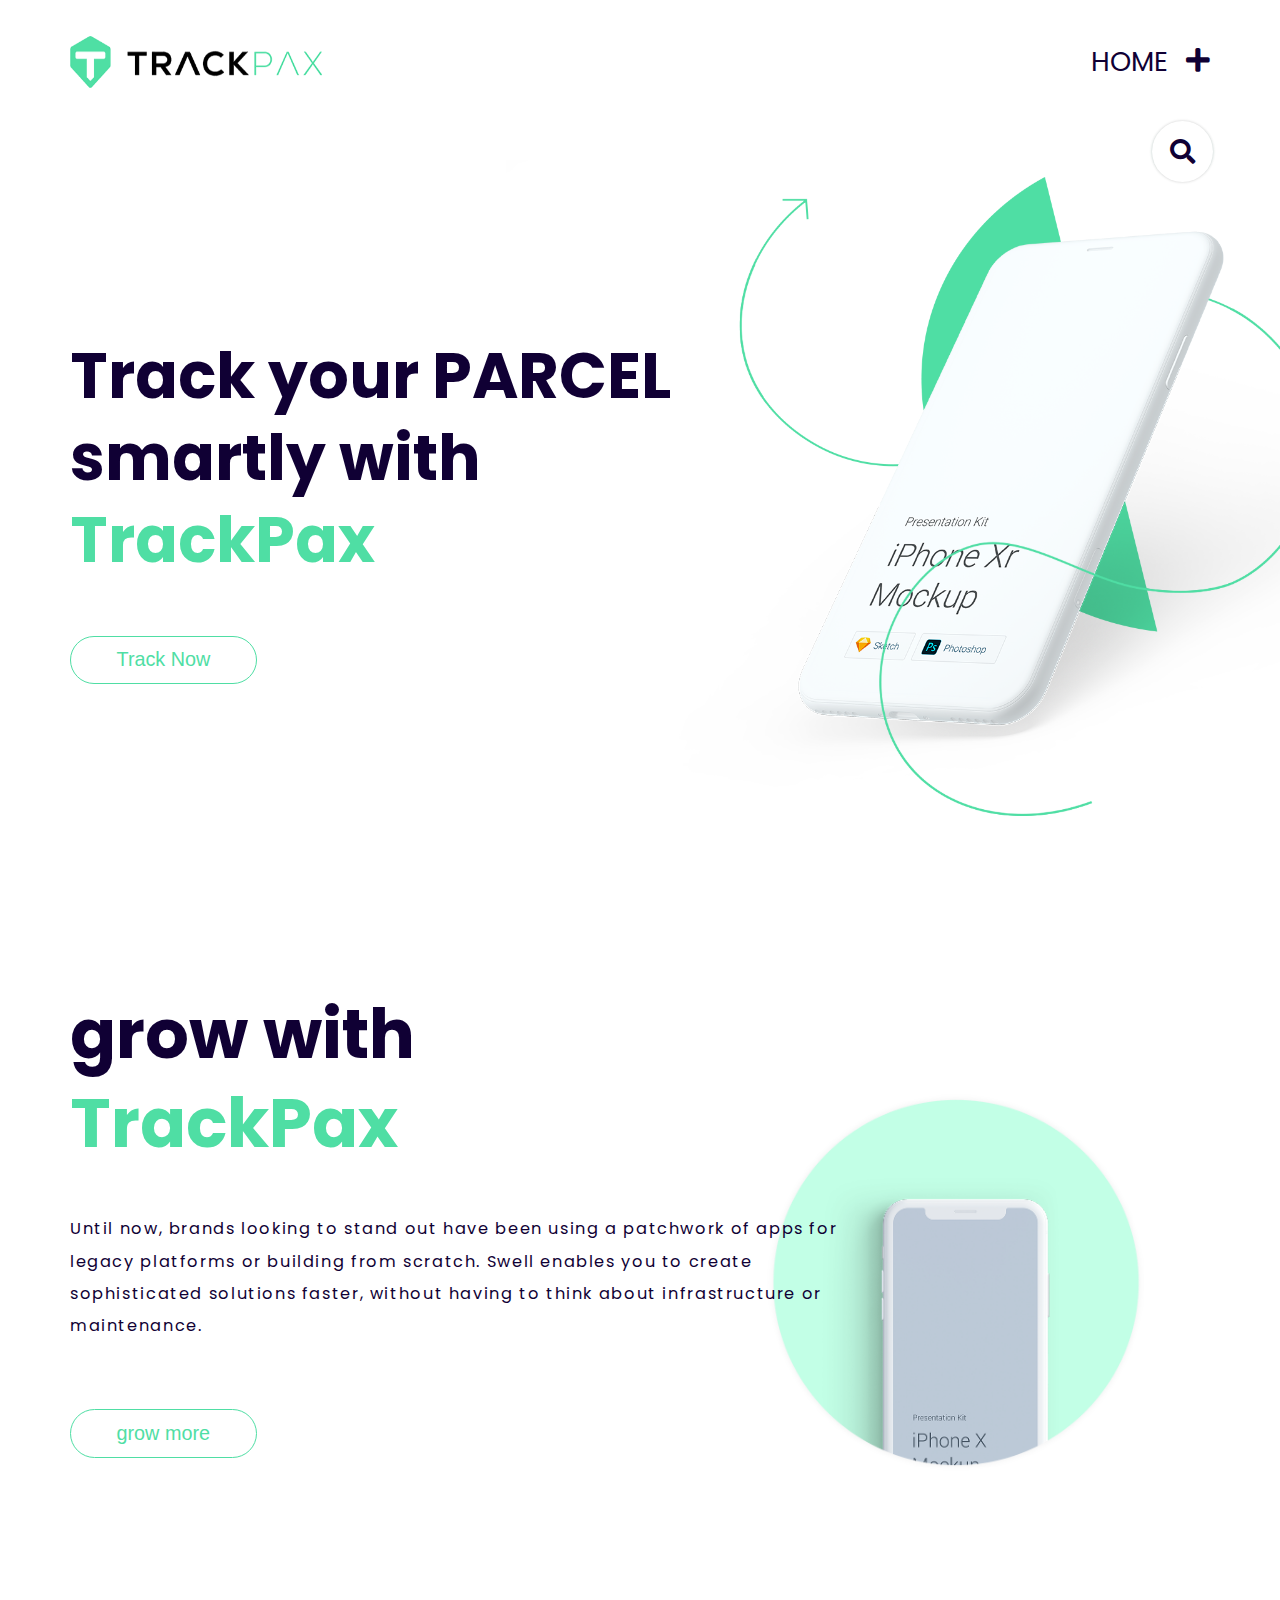
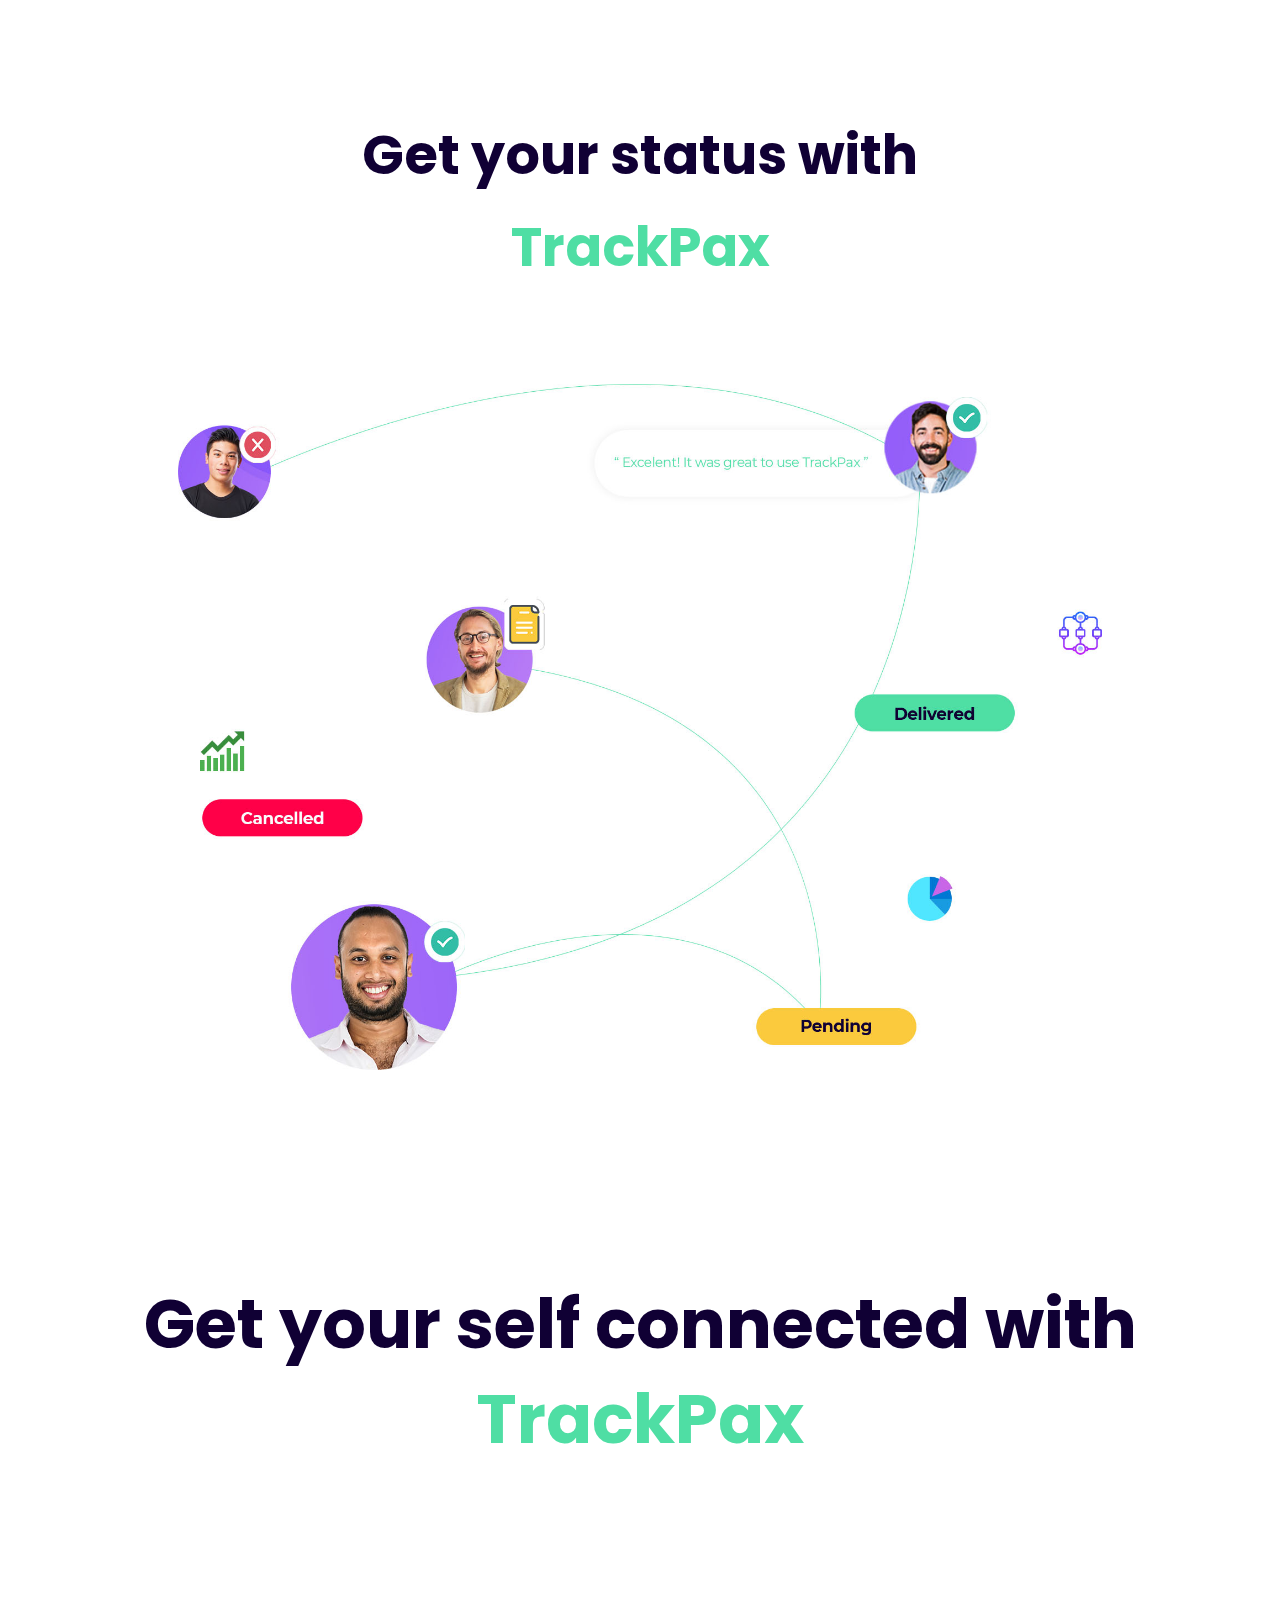
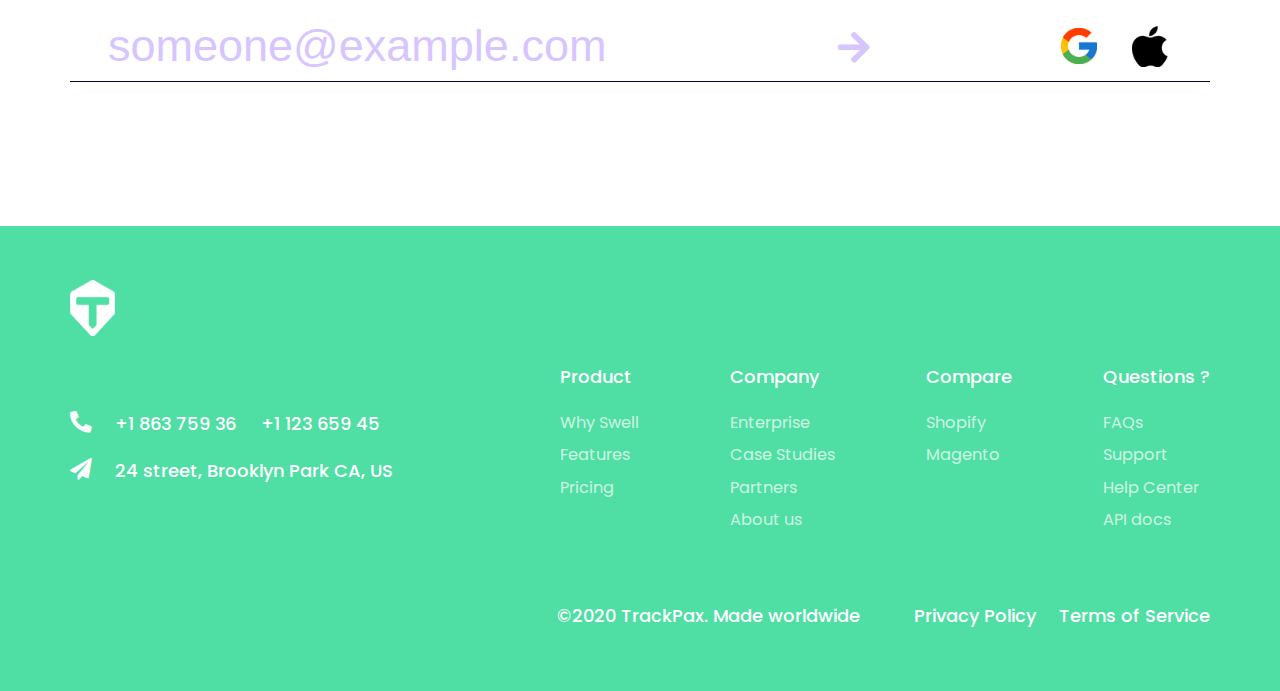
==== index.html @ c74a713a "initial commit" ====
<!DOCTYPE html>
<html lang="en">

<head>
    <meta charset="UTF-8">
    <meta name="viewport" content="width=device-width, initial-scale=1.0">
    <link rel="icon shortcut" href="./img/favicon.ico">
    <title>TrackPax</title>
    <link rel="stylesheet" href="./css/style.css">
    <link rel="stylesheet" href="./css/font-awesome icons.css">
    <link rel="stylesheet" href="https://cdnjs.cloudflare.com/ajax/libs/font-awesome/4.7.0/css/font-awesome.min.css">

</head>

<body>
    <!-- header -->
    <header>
        <div class="containers">
            <div class="main_nav">
                <a href="#" class="logo">
                    <img src="./img/logo.png" alt="trackpax">
                </a>
                <ul class="header_list">
                    <a class="header_list_item header_list_link header_list_link_home" href="#">home</a>

                    <button class="header_list_item header_list_link header-nav-toggle"><i
                            class="fas fa-plus"></i></button>
                </ul>
                <ul class="header_list_2">
                    <li style="--i:1;" class="header_list_item">
                        <a class="header_list_2_link" href="#parcel">get your parcel</a>
                    </li>
                    <li style="--i:2;" class="header_list_item">
                        <a class="header_list_2_link" href="#grow">grow with trackpax</a>
                    </li>
                    <li style="--i:3;" class="header_list_item">
                        <a class="header_list_2_link" href="#status">get your status</a>
                    </li>
                    <li style="--i:4;" class="header_list_item">
                        <a class="header_list_2_link" href="#connect">connect with trackpax</a>
                    </li>
                    <li style="--i:5;" class="header_list_item">
                        <button class="btn login_btn">Login</button>
                    </li>
                    <li style="--i:6;" class="header_list_item">
                        <button class="btn">Signup</button>
                    </li>
                </ul>
            </div>
        </div>
    </header>
    <!-- header end -->
    <!-- parcel -->
    <section id="parcel" class="parcel">
        <div class="containers">
            <div class="parcel_search_main">
                <form class="search-box" action="" method="">
                    <input type="text" name="" value="" placeholder="Search">
                    <button class="search-btn" type="button" name="button">
                        <i class="fas fa-search"></i>
                    </button>
                </form>
            </div>
            <div class="parcel_content-main">
                <h1 class="parcel_content_title">
                    Track your PARCEL <br>
                    smartly with <br>
                    <span class="text-grn">TrackPax</span>
                </h1>
                <button class="parcel_btn btn">Track Now</button>
            </div>
        </div>
        <img src="./img/parcel.png" alt="parcel" class="parcel_img">
    </section>
    <!-- parcel end -->
    <!-- grow -->
    <section id="grow" class="grow">
        <div class="containers">
            <div class="grow_content-main">
                <h1 class="grow_content_title">
                    grow with <br>
                    <span class="text-grn">TrackPax</span>
                </h1>
                <p class="grow_text">Until now, brands looking to stand out have been using a patchwork of apps for
                    legacy platforms or building from scratch. Swell enables you to create sophisticated solutions
                    faster, without having to think about infrastructure or maintenance.</p>
                <button class="grow_btn btn">grow more</button>
            </div>
        </div>
        <img src="./img/grow.png" alt="grow" class="grow_img">
    </section>
    <!-- grow end -->
    <!-- status -->
    <section id="status" class="status">
        <div class="containers">
            <div class="status_content">
                <h1 class="status_title">Get your status with <br> <span class="text-grn">TrackPax</span></h1>
                <div class="status_img-main">
                    <img src="./img/socail connection.jpg" alt="status banner">
                </div>
            </div>
        </div>
    </section>
    <!-- status end -->
    <!-- connected -->
    <section id="connect" class="connected">
        <div class="containers">
            <div class="connected_content">
                <h1 class="connected_title">Get your self connected with <br> <span class="text-grn">TrackPax</span>
                </h1>
                <div class="connected_row">
                    <div class="connected_mail_content">
                        <form id="mailBox">
                            <input type="email" placeholder="someone@example.com">
                            <button class="send_btn" type="submit">
                                <i class="fas fa-arrow-right"></i>
                            </button>
                        </form>
                    </div>
                    <div class="select_account">
                        <button class="accounts_link">
                            <img src="./img/gmail icon.png" alt="gmail">
                        </button>
                        <button class="accounts_link">
                            <img src="./img/apple icon.png" alt="apple">
                        </button>
                    </div>
                </div>
            </div>
        </div>
    </section>
    <!-- connected end -->
    <!-- footer -->
    <footer>
        <div class="containers">
            <img class="footer_logo" src="./img/iconfooter.png" alt="trackpax">
            <div class="footer_row">
                <div class="col first_col">
                    <p><i class="fas fa-phone-alt"></i> +1 863 759 36 &nbsp; &nbsp; +1 123 659 45</p>
                    <p><i class="fas fa-paper-plane"></i> 24 street, Brooklyn Park CA, US</p>
                </div>
                <div class="col sec_col">
                    <ul class="footer_list">
                        <li class="footer_item footer_list_title">
                            Product
                        </li>
                        <li class="footer_item">
                            <a class="footer_link" href="#">Why Swell</a>
                        </li>
                        <li class="footer_item">
                            <a class="footer_link" href="#">Features</a>
                        </li>
                        <li class="footer_item">
                            <a class="footer_link" href="#">Pricing</a>
                        </li>
                    </ul>
                </div>
                <div class="col third_col">
                    <ul class="footer_list">
                        <li class="footer_item footer_list_title">
                            Company
                        </li>
                        <li class="footer_item">
                            <a class="footer_link" href="#">Enterprise</a>
                        </li>
                        <li class="footer_item">
                            <a class="footer_link" href="#">Case Studies</a>
                        </li>
                        <li class="footer_item">
                            <a class="footer_link" href="#">Partners</a>
                        </li>
                        <li class="footer_item">
                            <a class="footer_link" href="#">About us</a>
                        </li>
                    </ul>
                </div>
                <div class="col fourth_col">
                    <ul class="footer_list">
                        <li class="footer_item footer_list_title">
                            Compare
                        </li>
                        <li class="footer_item">
                            <a class="footer_link" href="#">Shopify</a>
                        </li>
                        <li class="footer_item">
                            <a class="footer_link" href="#">Magento</a>
                        </li>
                    </ul>
                </div>
                <div class="col fifth_col">
                    <ul class="footer_list">
                        <li class="footer_item footer_list_title">
                            Questions ?
                        </li>
                        <li class="footer_item">
                            <a class="footer_link" href="#">FAQs</a>
                        </li>
                        <li class="footer_item">
                            <a class="footer_link" href="#">Support</a>
                        </li>
                        <li class="footer_item">
                            <a class="footer_link" href="#">Help Center</a>
                        </li>
                        <li class="footer_item">
                            <a class="footer_link" href="#">API docs</a>
                        </li>
                    </ul>
                </div>
            </div>
            <div class="footer_bottom">
                <p class="footer_bottom_txt">&copy;2020 TrackPax. Made worldwide</p>
                <a href="#" class="footer_bottom_links">Privacy Policy</a>
                <a href="#" class="footer_bottom_links">Terms of Service</a>
            </div>
        </div>
    </footer>
    <!-- footer end -->

    <script type="text/javascript" src="./js/main.js"></script>
</body>

</html>
---- css/style.css ----
@import url('https://fonts.googleapis.com/css2?family=Poppins:wght@100;200;300;400;500;600;700;800;900&display=swap');
/* 
    General Stuff
*/
html{
    scroll-behavior: smooth;
    font-size: 18px;
}
  
*,::before,::after{
	margin: 0;
	box-sizing: border-box;
}

body{
  
	line-height: 1.3;
	font-weight: 400;
	font-family: 'Poppins', sans-serif;
	color: var(--text-black) ;
	background-color: var(--text-white) ;
  }
  
/* 
Typograpy Stuff
*/

h1, h2, h3{
	font-weight: 700;
	font-family: 'Poppins', sans-serif;
}

a{
	text-decoration: none;
	outline: none;
}

ul{
    list-style: none;
    margin: 0;
    padding: 0;
}

img{
    max-width: 100%;
    vertical-align: middle;
}
/* 
  Reuseable Stuff
*/

:root{
  --text-black:#100034;
  --text-grn: #4fdea4;
  --text-white: #ffffff;
  --text-lightgrey:#d7c5ff;
  --title-lg: 3.8rem;
  --title-sm: 3.5rem;
  --title-md: 3rem;
}

.btn{
    outline: none;
    border-radius: 1.5rem;
    font-size: 1.1rem;
    display: inline-block;
    padding: .6em 2.3em;
    background: var(--text-white);
    color: var(--text-grn);
    border: .1em solid var(--text-grn);
    cursor: pointer;
    transition: all .3s linear;
}

.btn:hover,
.btn:focus{
    background: var(--text-grn);
    color: var(--text-white);
    outline: none;
}

.text-grn{
    color: var(--text-grn);
}

.hamburger,
.logo2,
.use__our__mobile{
    display: none;
}


/*
=====================================================
CONTAINER
=====================================================
*/
.containers-lg{
	width: min(1300px,100%);
	margin: auto;
}
.containers{
	width: min(1140px, 95%);
	margin: auto;
}
.containers-sm{
	width: min(900px,90%);
	margin: auto;
}

/* Only For Desktop */
@media (min-width: 768px){

}
@media (min-width: 992px){

}
/* Responsive Tab*/
@media (max-width: 992px){
    html
    {
        font-size: 13px;
    }
    .containers
    {
        width: min(960px, 90%);
    }
    
}

/* Responsive Mobile */
@media (max-width: 768px){
    html
    {
        font-size: 10px;
    }
    .containers
    {
        width: min(720px, 90%);
    }
   

}
/* Responsive Small Mobile */
@media (max-width: 576px){
    html
    {
		font-size: 8px !important;
    }
    .containers
    {
        width: min(540px, 90%);
    }
    /* parcel */
    /* grow */
    /* status */
    .status_img-main {
        padding: 2em 3em !important;
    }
    /* connected */
    .connected_title{
        line-height: 1.2 !important;
    }
    .connected_mail_content input{
        width: 80% !important;
        font-size: 2rem !important;
    }
    .select_account .accounts_link + .accounts_link{
        margin-left: .5rem !important;
    }
    /* footer */
    .footer_logo{
        margin-bottom: 1rem;
    }
    .footer_row{
        flex-wrap: wrap;
    }
    .footer_row .first_col{
        order: 4;
        width: 100% !important;
        text-align: center;
    }
    .footer_row .sec_col{
        order: 0;
        margin-left: 0 !important;
    }
    .footer_row .third_col{
        order: 1;
    }
    .footer_row .fourth_col{
        order: 2;
    }
    .footer_row .fifth_col{
        order: 3;
    }
    .footer_bottom{
        justify-content: center !important;
    }
}
/* Responsive Small Mobile */
@media (max-width: 320px){

}
/* ----- Header ------------------------------------------------------- */

header{
    padding: 2em 0 1em 0;
    position: sticky;
    position: -webkit-sticky;
    top: 0; 
    z-index: 100;
    background: var(--text-white);
    transition: all .3s;
   
}
header.header_shadow{
    -webkit-box-shadow: 0px 1px 10px rgba(0, 184, 148, 0.4);
    -moz-box-shadow: 0px 1px 10px rgba(0, 184, 148, 0.4);
    box-shadow: 0px 1px 10px rgba(0, 184, 148, 0.4);
}
.main_nav{
    display: flex;
    justify-content: space-between;
}
.logo{
    width: 14rem;
    z-index: 1056 !important;
}
.header_list{
    display: flex;
    align-items: center;
}
.header_list .header_list_item{
    z-index: 1054;
}
.header_list .header_list_item + .header_list_item{
    margin-left: 1rem;
}
.main_nav.active .header_list_link{
    color: var(--text-white);
    transition-delay: 0s;
    
}
.header_list_link{
    font-size: 1.5rem;
    color: var(--text-black);
    text-transform: uppercase;
    transition: all .5s;
    transition-delay: 1.5s;
}
.header-nav-toggle{
    padding: 0;
    border: 0;
    outline: 0;
    background-color: transparent !important;
    border-radius: 50% 50% 50% 50%;
    -webkit-transition: .5s ease-in-out;
    transition: .5s ease-in-out;
    -webkit-box-shadow: 0 0 0 0 var(--text-grn), 0 0 0 0 var(--text-grn);
    -moz-box-shadow: 0 0 0 0 var(--text-grn), 0 0 0 0 var(--text-grn);
    box-shadow: 0 0 0 0 var(--text-grn), 0 0 0 0 var(--text-grn);
    cursor: pointer; 
    transition-delay: 1.4s;
}
.main_nav.active .header-nav-toggle{
    background-color: var(--text-grn) !important;
    -webkit-box-shadow: 0 0 0 100vw var(--text-grn), 0 0 0 100vh var(--text-grn);
    -moz-box-shadow: 0 0 0 100vw var(--text-grn), 0 0 0 100vh var(--text-grn);
    box-shadow: 0 0 0 100vw var(--text-grn), 0 0 0 100vh var(--text-grn);
    border-radius: 0;
    z-index: 1050;
    transition-delay: 0s;
    
}
.main_nav .header-nav-toggle i{
    -webkit-transition: all .5s ease-in-out;
    transition: all .5s ease-in-out;
}
.main_nav.active .header-nav-toggle i{
    transform: rotate(-135deg);
    color: var(--text-white);
}
.header_list_2{
    z-index: 1054;
    position: fixed;
    top: 50%;
    left: 50%;
    -webkit-transform: translate(-50%, -50%);
    transform: translate(-50%, -50%);
    -webkit-transition: .25s 0s ease-in-out;
    transition: .25s 0s ease-in-out;
}
.header_list_2 .header_list_item{
    text-align: center;
    opacity: 0;
    visibility: hidden;
    transition: .5s;
    transform: translateX(200px);
    transition-delay: calc(.2s * var(--i));
}
.main_nav.active .header_list_2 .header_list_item{
    opacity: 1;
    visibility: visible;
    transform: translateX(0px);
}
.header_list_2 .header_list_item + .header_list_item{
    margin-top: 1.2rem;
}

.main_nav .header_list_2 .header_list_2_link{
    text-transform: uppercase;
    color: var(--text-white);
    font-weight: 600;
    font-size: 1.2rem;
    letter-spacing: .1em;
    transition: opacity .3s;
}

.main_nav .header_list_2 .header_list_2_link:hover,
.main_nav .header_list_2 .header_list_2_link:focus{
    opacity: .7;
}
.header_list_2 .btn{
    text-transform: uppercase;
    letter-spacing: .1em;
    color: var(--text-white);
    border-color: var(--text-white);
    background: transparent;
}
.header_list_2 .btn:hover,
.header_list_2 .btn:focus{
    background: var(--text-white);
    color: var(--text-grn);
}
.header_list_2 .login_btn{
    padding: .6em 2.65em;
}

/* ---- Parcel Sec ------------------------------------------------------- */
.parcel{
    padding-top: .7em;
    position: relative;
    overflow: hidden;
    transition: all .5s linear;
   
    transition-delay: 1.1s;
    z-index: 1;
}
.parcel.active{
    z-index: -1;
    transition-delay: .0s;
}
.parcel_img{
    position: absolute;
    width: 55rem;
    top: 3rem;
    right: -12rem;
    z-index: -2;
}
.parcel_search_main{
    display: flex;
    justify-content: flex-end;
    margin-top: .6rem;
}
.search-box{
    font-family: "Candara", sans-serif;
    background: var(--text-white);
    height: 2.5rem;
    padding: .7em;
    border-radius: 3rem;
    box-shadow: 0 0 5px 0 rgba(0, 184, 148, 0.4);
    display: flex;
    align-items: center;
}
.search-box input:focus ~  .search-btn i,
.search-box:hover .search-btn i{
    box-shadow: 0 0 5px 0 rgba(0, 184, 148, 0.4);
}
.search-box input{
    border: none;
    background: none;
    outline: none;
    float: left;
    padding: 0;
    color: var(--text-black);
    font-size: 1rem;
    line-height: 2.5rem;
    max-width: 0px;
    transition: all 0.8s;
    opacity: 0;
    visibility: hidden;
}
.search-box:hover input{
    max-width: 240px;
    padding: 0 .6em;
    opacity: 1;
    visibility: visible;
}
.search-box input:focus{
    max-width: 240px;
    padding: 0 1.3em 0 .7em;
    opacity: 1;
    visibility: visible;
}
.search-btn{
    border: none;
    background: none;
    outline: none;
    width: 1.66rem;
    display: flex;
    justify-content: center;
    align-items: center; 
    cursor: pointer;
}
  
.search-btn i{
    z-index: 1;
    background: var(--text-white);
    font-size: 1.4rem;
    color: var(--text-black);
    padding: .7em;
    border-radius: 3rem;
    box-shadow: 0 0 3px 0 rgba(0, 0, 0, 0.2);
    transition: all .8s;
}
.parcel_content-main{
    padding: 9em 0 10em 0;
}
.parcel_content_title{
    font-size: var(--title-sm);
    font-weight: 650;
    margin-bottom: 3rem;
}
/* ---- grow --------------------------------------------------------------- */
.grow{
    margin-top: 3rem;
    position: relative;
}
.grow_img{
    position: absolute;
    width: 21rem;
    top: 68%;
    left: 80%;
    transform: translate(-68%,-80%);
    z-index: -1;
}
.grow_content-main{
    padding: 4em 0 9em 0;
    width: 70%;
}
.grow_content_title{
    font-size: var(--title-lg);
    font-weight: 650;
    margin-bottom: 2.5rem;
}
.grow_text{
    font-size: .9rem;
    margin-bottom: 3.7rem;
    letter-spacing: .1em;
    line-height: 2;
}
/* ---- status --------------------------------------------------------------*/
.status{
    margin-top: 5rem;
}
.status_title{
    font-size: var(--title-md);
    font-weight: 650;
    margin-bottom: 3rem;
    text-align: center;
    line-height: 1.7;
}
.status_img-main{
    padding: 2em 6em;
}
/* ---- connected -----------------------------------------------------------*/
.connected{
    margin: 9.5rem 0 8rem 0;
}
.connected_title{
    font-size: var(--title-lg);
    font-weight: 650;
    margin-bottom: 8rem;
    text-align: center;
    line-height: 1.4;
}
.connected_row{
    display: flex;
    align-items: center;
    justify-content: space-between;
    padding: .4em 2em;
    border-bottom: .1em solid var(--text-black);
}
.connected_mail_content {
    width: 75%;
}
.connected_mail_conten form{
    width: 100%;
}
.connected_mail_content input{
    font-size: 2.5rem;
    background-color: transparent;
    border: 0;
    outline: 0;
    font-weight: 200;
    width: 90%;
}
.connected_mail_content input::placeholder { 
    color: var(--text-lightgrey);
    opacity: 1; 
    
  }
  
.connected_mail_content input:-ms-input-placeholder { 
    color: var(--text-lightgrey);
    font-weight: lighter;
}
  
.connected_mail_content input::-ms-input-placeholder { 
    color: var(--text-lightgrey);
    font-weight: lighter;
}
.connected_mail_content .send_btn{
    background-color: transparent;
    border: 0;
    outline: 0;
    cursor: pointer;
    color: var(--text-lightgrey);
    transition: color .8s;
    font-size: 2rem;
}
.connected_mail_content .send_btn:focus,
.connected_mail_content .send_btn:hover{
    color: var(--text-black);
}
.select_account .accounts_link{
    background-color: transparent;
    border: 0;
    outline: 0;
    cursor: pointer;
}
.select_account .accounts_link + .accounts_link{
    margin-left: 1rem;
}
.select_account .accounts_link img{
    width: 2rem;
}

/* ---- footer --------------------------------------------------------------*/
footer{
    padding: 3em 0 0 0;
    background-color: var(--text-grn);
    color: var(--text-white);
}
.footer_logo{
    width: 2.5rem;
}
.footer_row{
    display: flex;
    justify-content: space-between;
}
.footer_row .first_col{
    display: flex;
    flex-direction: column;
    justify-content: center;
    width: 35%;
}
.first_col p + p{
    margin-top: 1.3rem;
}
.footer_row .col{
    padding: 1.6em 0;
}
.footer_row .col + .col{
    margin-left: 3rem;
}

.footer_list .footer_item + .footer_item{
    margin-top: .5rem;
}
.footer_list_title{
    margin-bottom: 1.2rem;
}
.footer_link{
    color: var(--text-white);
    opacity: .7;
    font-size: .9rem;
    transition: opacity .3s;
}
.footer_link:hover,
.footer_link:focus{
    opacity: 1;
    text-decoration: underline;
}

.footer_bottom_links,
.footer_bottom_txt,
.footer_list_title,
.first_col p{
    font-weight: 500;
    font-size: 1rem;
    color: var(--text-white);
}
.first_col i{
    font-size: 1.2rem;
}
.first_col p i{
    margin-right: 1rem;
}
.footer_list_title{
    font-weight: 500;
}
.footer_bottom{
    display: flex;
    justify-content: flex-end;
    padding: 2.5em 0 3.5em 0;
}
.footer_bottom_txt{
    margin-right: 3rem;
}
.footer_bottom_links{
   transition: opacity .3s;
}
.footer_bottom_links:focus,
.footer_bottom_links:hover{
    opacity: .7;
}
.footer_bottom_links + .footer_bottom_links{
    margin-left: 1.3rem;
}
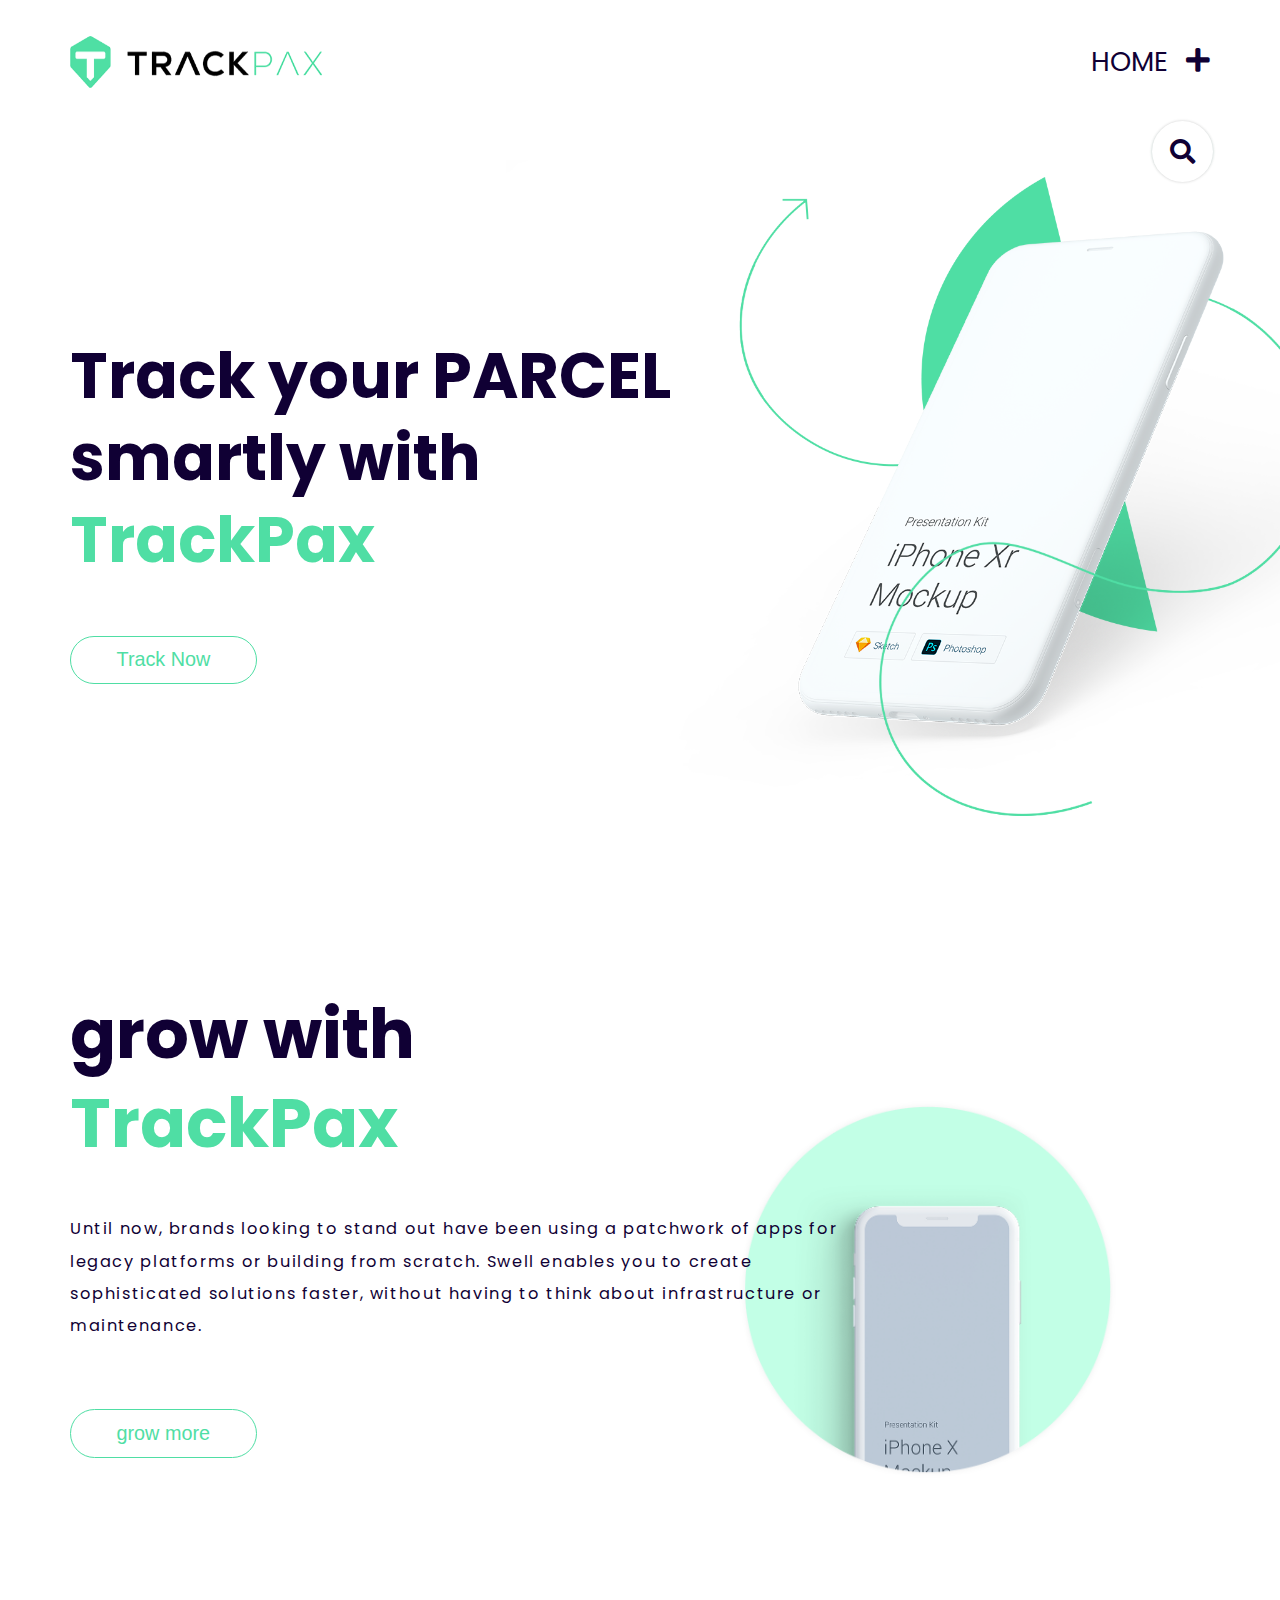
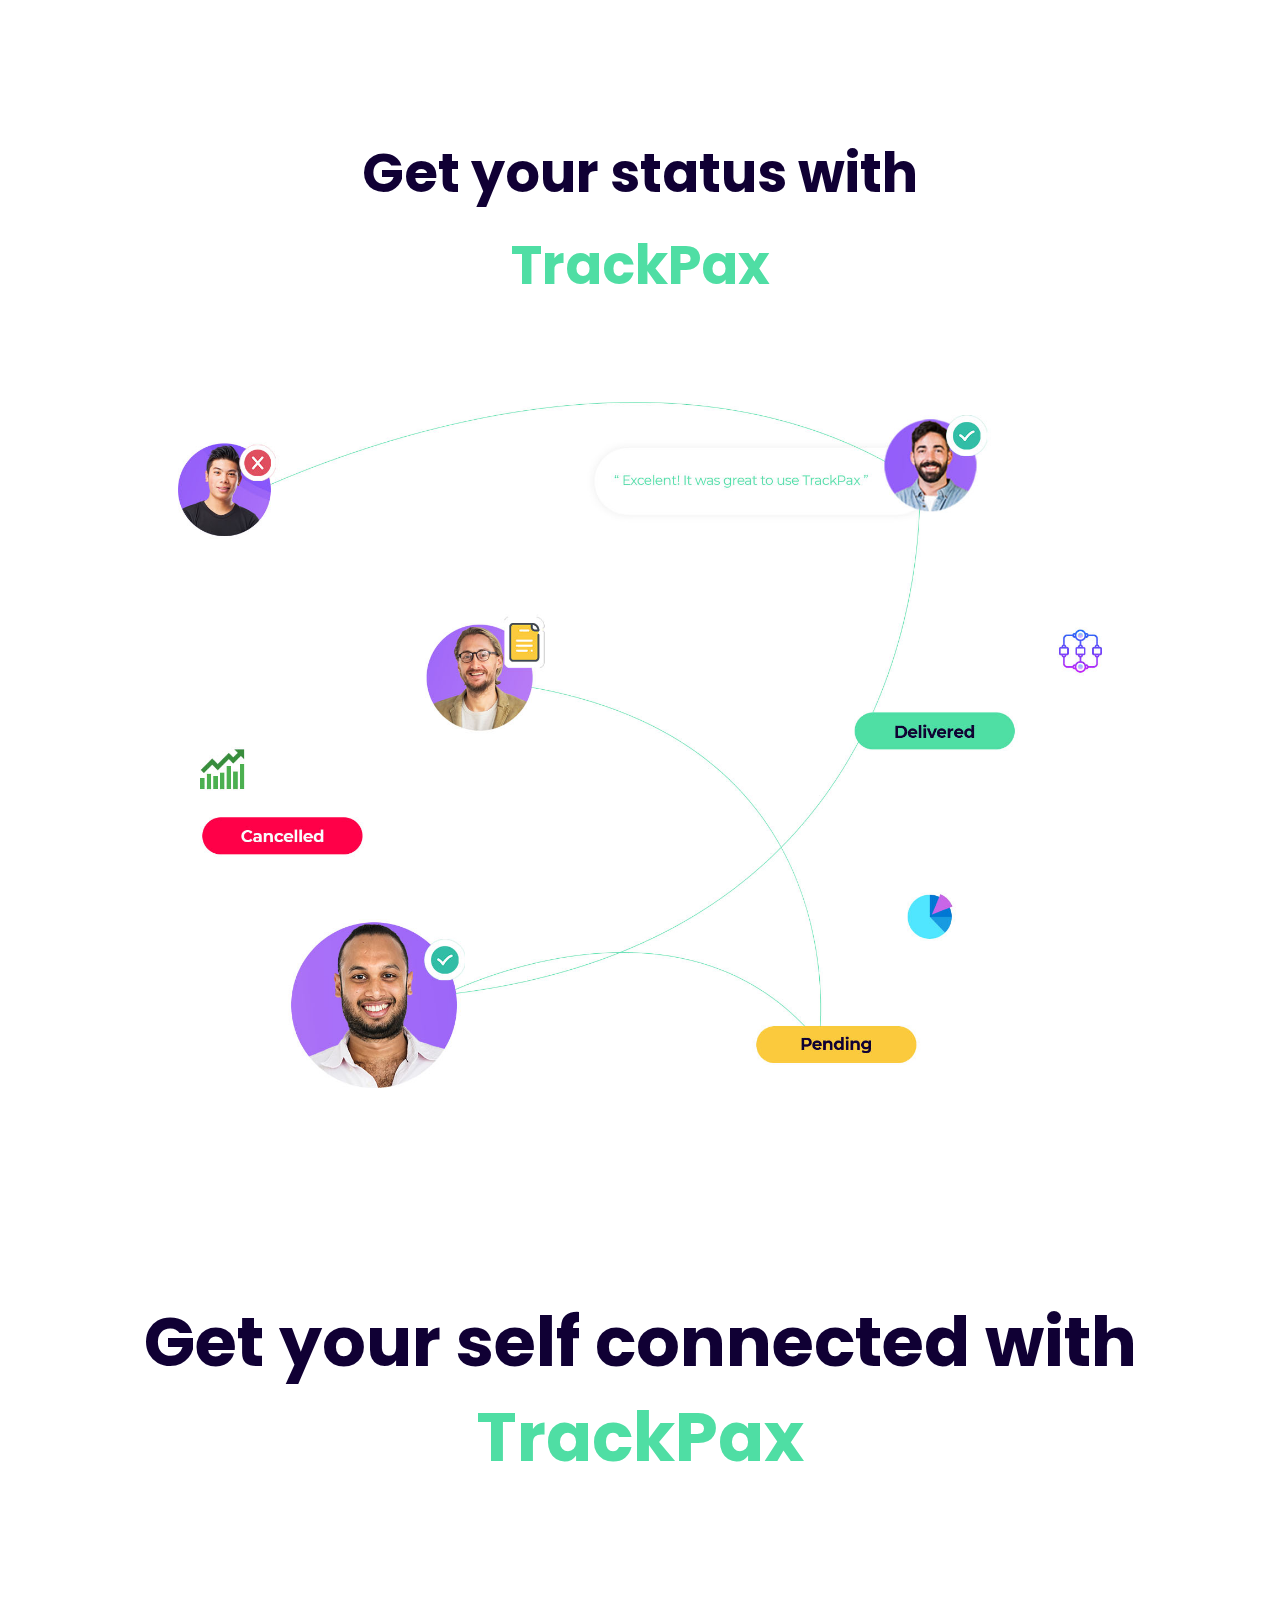
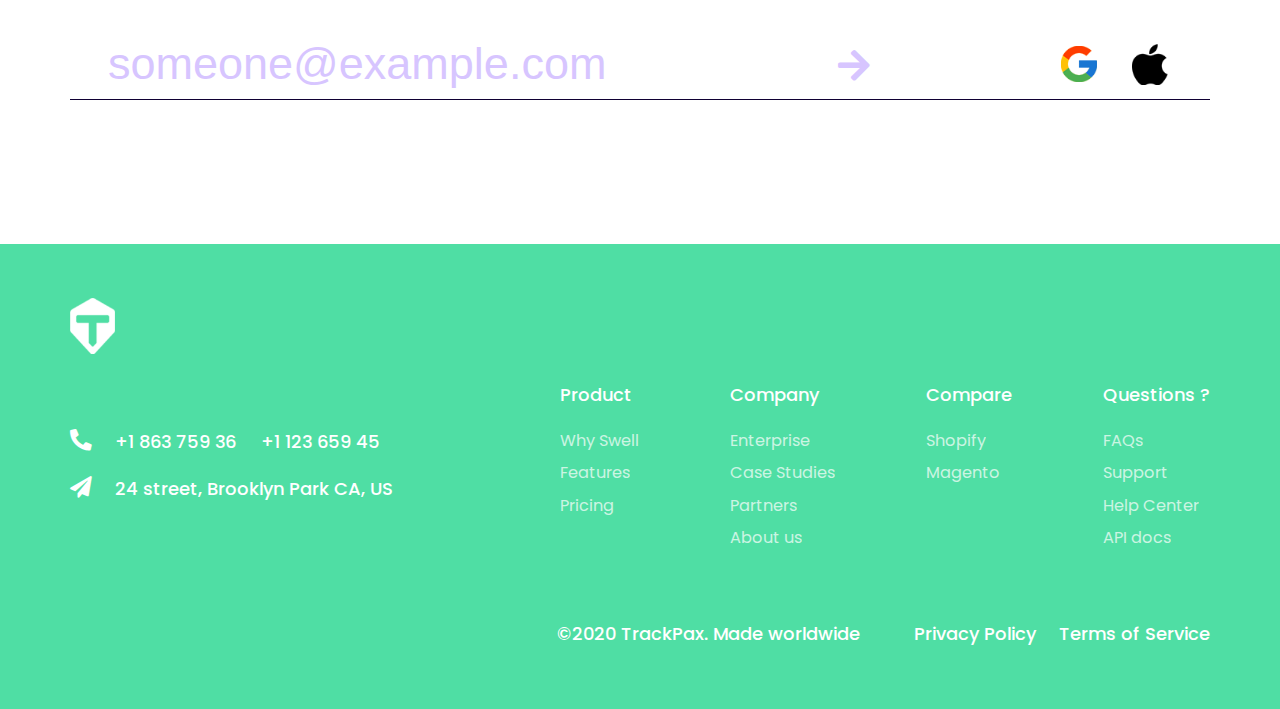
==== commit 78e4b096: "login-signup improved" ====
--- a/index.html
+++ b/index.html
@@ -8,7 +8,6 @@
     <title>TrackPax</title>
     <link rel="stylesheet" href="./css/style.css">
     <link rel="stylesheet" href="./css/font-awesome icons.css">
-    <link rel="stylesheet" href="https://cdnjs.cloudflare.com/ajax/libs/font-awesome/4.7.0/css/font-awesome.min.css">
 
 </head>
 
@@ -17,7 +16,7 @@
     <header>
         <div class="containers">
             <div class="main_nav">
-                <a href="#" class="logo">
+                <a href="index.html" class="logo">
                     <img src="./img/logo.png" alt="trackpax">
                 </a>
                 <ul class="header_list">
@@ -40,10 +39,10 @@
                         <a class="header_list_2_link" href="#connect">connect with trackpax</a>
                     </li>
                     <li style="--i:5;" class="header_list_item">
-                        <button class="btn login_btn">Login</button>
+                        <a href="log_in.html" class="btn login_btn"> Login</a>
                     </li>
                     <li style="--i:6;" class="header_list_item">
-                        <button class="btn">Signup</button>
+                      <a href="sign_up.html" class="btn"> Signup</a>
                     </li>
                 </ul>
             </div>
@@ -51,7 +50,7 @@
     </header>
     <!-- header end -->
     <!-- parcel -->
-    <section id="parcel" class="parcel">
+    <section id="parcel" class="parcel containers-lg">
         <div class="containers">
             <div class="parcel_search_main">
                 <form class="search-box" action="" method="">
@@ -74,7 +73,7 @@
     </section>
     <!-- parcel end -->
     <!-- grow -->
-    <section id="grow" class="grow">
+    <section id="grow" class="grow containers-lg">
         <div class="containers">
             <div class="grow_content-main">
                 <h1 class="grow_content_title">
--- a/css/style.css
+++ b/css/style.css
@@ -54,9 +54,13 @@
   --text-grn: #4fdea4;
   --text-white: #ffffff;
   --text-lightgrey:#d7c5ff;
+  --lightgrey2:#999;
   --title-lg: 3.8rem;
   --title-sm: 3.5rem;
   --title-md: 3rem;
+  --gradient-1: #38be8f;
+  --gradient-2: #007ff7;
+  --red: #EB5757;
 }
 
 .btn{
@@ -83,18 +87,7 @@
     color: var(--text-grn);
 }
 
-.hamburger,
-.logo2,
-.use__our__mobile{
-    display: none;
-}
-
-
-/*
-=====================================================
-CONTAINER
-=====================================================
-*/
+/* ----- container ------------------------------------------------------- */
 .containers-lg{
 	width: min(1300px,100%);
 	margin: auto;
@@ -108,13 +101,6 @@
 	margin: auto;
 }
 
-/* Only For Desktop */
-@media (min-width: 768px){
-
-}
-@media (min-width: 992px){
-
-}
 /* Responsive Tab*/
 @media (max-width: 992px){
     html
@@ -151,8 +137,6 @@
     {
         width: min(540px, 90%);
     }
-    /* parcel */
-    /* grow */
     /* status */
     .status_img-main {
         padding: 2em 3em !important;
@@ -197,10 +181,12 @@
         justify-content: center !important;
     }
 }
-/* Responsive Small Mobile */
-@media (max-width: 320px){
-
-}
+@media (max-width: 380px){
+    .connected_mail_content input{
+        font-size: 1.7rem !important;
+    }
+}
+
 /* ----- Header ------------------------------------------------------- */
 
 header{
@@ -218,6 +204,10 @@
     -moz-box-shadow: 0px 1px 10px rgba(0, 184, 148, 0.4);
     box-shadow: 0px 1px 10px rgba(0, 184, 148, 0.4);
 }
+header.login_header{
+    padding: 1em 0 !important;
+    border-bottom: .1rem solid var(--text-lightgrey);
+}
 .main_nav{
     display: flex;
     justify-content: space-between;
@@ -226,6 +216,7 @@
     width: 14rem;
     z-index: 1056 !important;
 }
+
 .header_list{
     display: flex;
     align-items: center;
@@ -276,9 +267,15 @@
     -webkit-transition: all .5s ease-in-out;
     transition: all .5s ease-in-out;
 }
+.main_nav .header-nav-toggle:hover i{
+    transform: rotate(-135deg);
+}
 .main_nav.active .header-nav-toggle i{
     transform: rotate(-135deg);
     color: var(--text-white);
+}
+.main_nav.active .header-nav-toggle:hover i{
+    transform: rotate(-90deg);
 }
 .header_list_2{
     z-index: 1054;
@@ -342,7 +339,6 @@
     position: relative;
     overflow: hidden;
     transition: all .5s linear;
-   
     transition-delay: 1.1s;
     z-index: 1;
 }
@@ -424,7 +420,7 @@
     transition: all .8s;
 }
 .parcel_content-main{
-    padding: 9em 0 10em 0;
+    padding: 9em 0 9em 0;
 }
 .parcel_content_title{
     font-size: var(--title-sm);
@@ -433,19 +429,19 @@
 }
 /* ---- grow --------------------------------------------------------------- */
 .grow{
-    margin-top: 3rem;
+    padding-top: 4rem;
     position: relative;
 }
 .grow_img{
     position: absolute;
     width: 21rem;
-    top: 68%;
+    top: 75.5%;
     left: 80%;
-    transform: translate(-68%,-80%);
+    transform: translate(-75.5%,-80%);
     z-index: -1;
 }
 .grow_content-main{
-    padding: 4em 0 9em 0;
+    padding: 4em 0 7em 0;
     width: 70%;
 }
 .grow_content_title{
@@ -461,7 +457,7 @@
 }
 /* ---- status --------------------------------------------------------------*/
 .status{
-    margin-top: 5rem;
+    padding-top: 8rem;
 }
 .status_title{
     font-size: var(--title-md);
@@ -475,7 +471,7 @@
 }
 /* ---- connected -----------------------------------------------------------*/
 .connected{
-    margin: 9.5rem 0 8rem 0;
+    padding: 9.5rem 0 8rem 0;
 }
 .connected_title{
     font-size: var(--title-lg);
@@ -508,14 +504,11 @@
 .connected_mail_content input::placeholder { 
     color: var(--text-lightgrey);
     opacity: 1; 
-    
-  }
-  
+}  
 .connected_mail_content input:-ms-input-placeholder { 
     color: var(--text-lightgrey);
     font-weight: lighter;
 }
-  
 .connected_mail_content input::-ms-input-placeholder { 
     color: var(--text-lightgrey);
     font-weight: lighter;
@@ -628,3 +621,204 @@
 .footer_bottom_links + .footer_bottom_links{
     margin-left: 1.3rem;
 }
+/* ----- Login ------------------------------------------------------- */
+.signup .signup__content,
+.login .login__content{
+  width: min(500px, 70%);
+  margin: 0 auto;
+  padding-bottom: 2em;
+}
+
+.signup h2,
+.login h2{
+  font-weight: 550;
+  font-size: 1.8rem;
+  text-transform: uppercase;
+  margin: 3rem 0 .5rem 0;
+  color:var(--text-grn);
+  text-align: center;
+  position: relative;
+  left: 50%;
+  transform: translateX(-50%);
+  display: inline-block;
+  
+}
+.signup h2::after,
+.login h2::after{
+  position: absolute;
+  left: 50%;
+  transform: translateX(-50%) scale(1);
+  bottom: -.4rem;
+  content: '';
+  width: 80%;
+  height: .1rem;
+  background-color: var(--text-grn);
+  border-radius: 1.5rem;
+  animation: heartBeat 1.5s infinite alternate-reverse;
+  transform-origin: center;
+}
+
+@keyframes heartBeat{
+  0%{
+    background-color: var(--gradient-2);
+    transform: translateX(-50%) scale(0);
+  }100%{
+    background-color: var(--gradient-1);
+    transform: translateX(-50%) scale(1);
+  } 
+}
+
+.input-div{
+  position: relative;
+  display: grid;
+  grid-template-columns: 7% 93%;
+  margin: 1.388rem 0;
+  padding: 0.277em 0;
+  border-bottom: 2px solid var(--text-lightgrey);
+}
+
+.input-div input{
+  color: var(--text-black);
+}
+
+.input-div input::-webkit-calendar-picker-indicator {
+  filter: invert(1);
+}
+
+.input-div::after,
+.input-div::before{
+  content: '';
+  position: absolute;
+  bottom: -2px;
+  width: 0%;
+  height: 2px;
+  background-color: var(--text-grn);
+  transition: .3s;
+}
+
+.input-div::after{
+  right: 50%;
+}
+
+.input-div::before{
+  left: 50%;
+}
+
+.input-div.focus .i i{
+  color: var(--text-grn);
+}
+
+.input-div.focus div h5{
+  top: -.27rem;
+  font-size: 0.833rem;
+}
+
+.input-div.focus::after,
+.input-div.focus::before{
+  width: 50%;
+}
+
+.i{
+  display: flex;
+  justify-content: center;
+  align-items: center;
+}
+
+.i i{
+  color: var(--lightgrey2);
+  transition: .3s;
+}
+
+.input-div > div{
+  position: relative;
+  height: 2.5rem;
+}
+
+.input-div > div h5{
+  position: absolute;
+  left: .786rem;
+  top: 50%;
+  transform: translateY(-50%);
+  color: var(--lightgrey2);
+  font-size: 1rem;
+  font-weight: 500;
+  transition: .3s;
+  margin: 0;
+}
+
+
+.input{
+  position: absolute;
+  width: 100%;
+  height: 100%;
+  top: 0;
+  left: 0;
+  border: none;
+  outline: none;
+  background: none;
+  padding: 0.5em 0.7em;
+  font-size: 1.2rem;
+  color: var(--text-black);
+}
+
+.signup .signup__content .btn,
+.login .login__content .btn{
+  display: block;
+  width: 100%;
+  height: 2.778rem;
+  border-radius: 1.389rem;
+  margin: 2.5rem 0 1.4rem 0;
+  padding: .6em 2.3em;
+  font-size: 1.2rem;
+  font-weight: 550;
+  letter-spacing: .1em;
+  outline: none;
+  border: none;
+  background-image: linear-gradient(to right,  var(--gradient-1),var(--gradient-2));
+  cursor: pointer;
+  color: var(--text-white);
+  text-transform: uppercase;
+  background-size: 200%;
+  transition: .7s;
+}
+.signup .signup__content .btn:focus,
+.signup .signup__content .btn:hover,
+.login .login__content .btn:focus,
+.login .login__content .btn:hover{
+  background-position: right;
+  letter-spacing: .5em;
+}
+
+
+.signup .signup__content form .already_account_text,
+.signup .login__content form .newuser_text{
+  color: var(--text-black);
+}
+
+.signup-link,
+.login-link{
+  font-size: 1rem;
+  font-weight: 600;
+  color: var(--gradient-2);
+  transition: opacity .3s;
+}
+.signup-link:hover,
+.signup-link:focus,
+.login-link:hover,
+.login-link:focus{
+  
+  opacity: .7;
+
+}
+/* ----- signUp ------------------------------------------------------- */
+
+.signup .signup__content form .disclaimer{
+  color: var(--red);
+  
+}
+
+.signup .signup__content form .disclaimer-cont{
+  color: var(--lightgrey2);
+  font-size: 1rem;
+  margin-bottom: .6rem;
+}
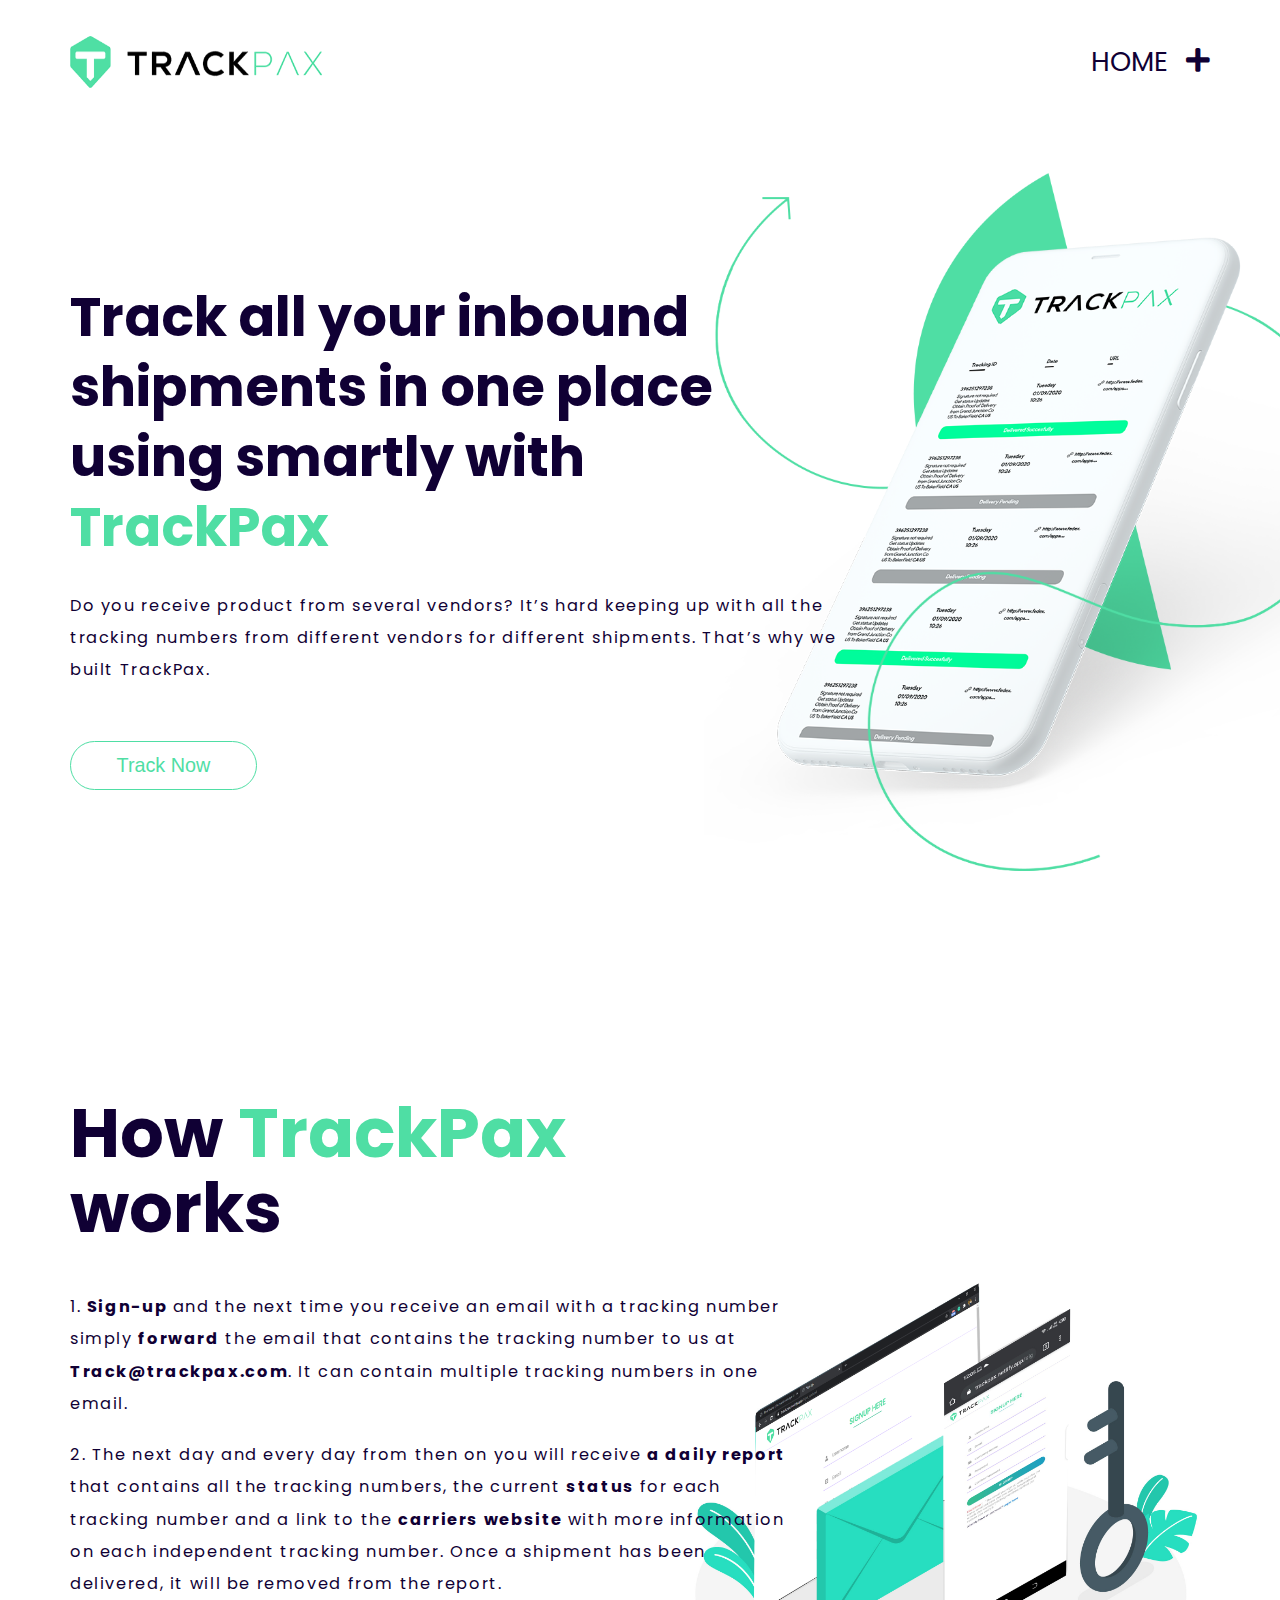
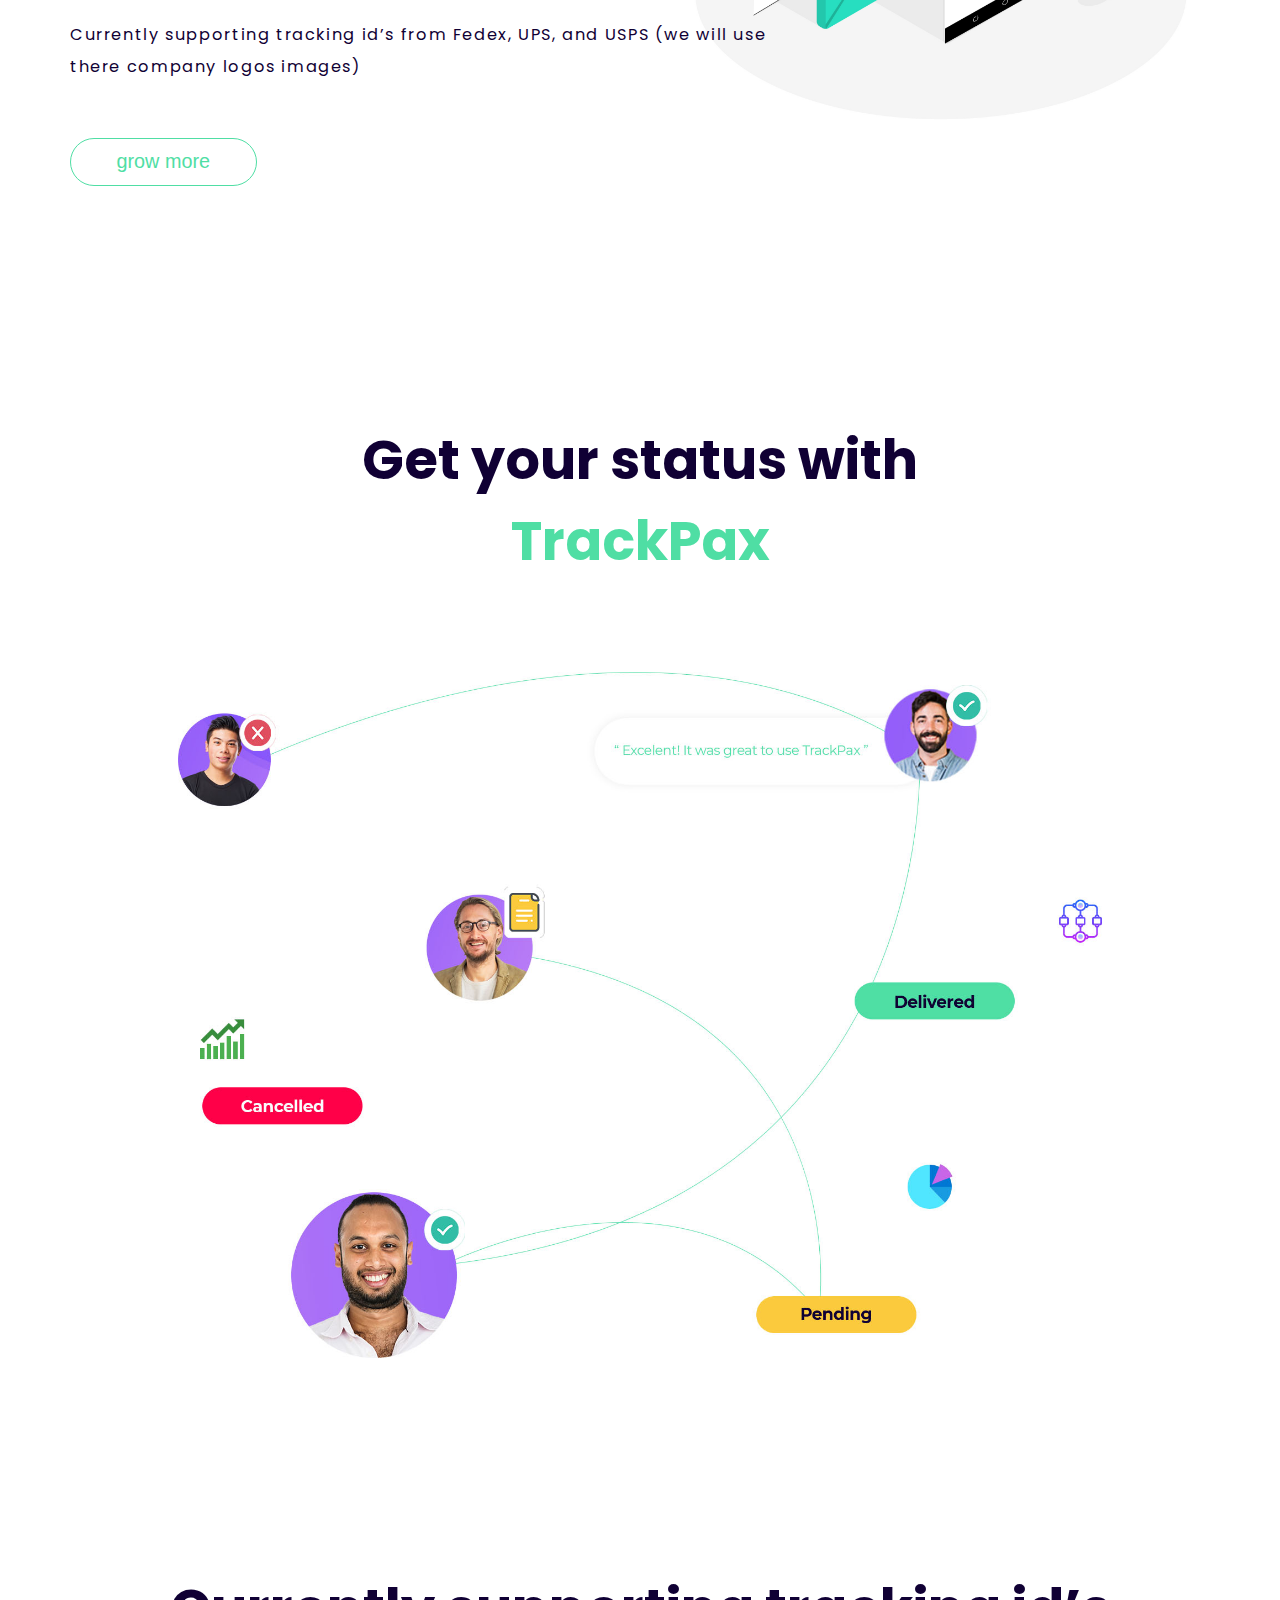
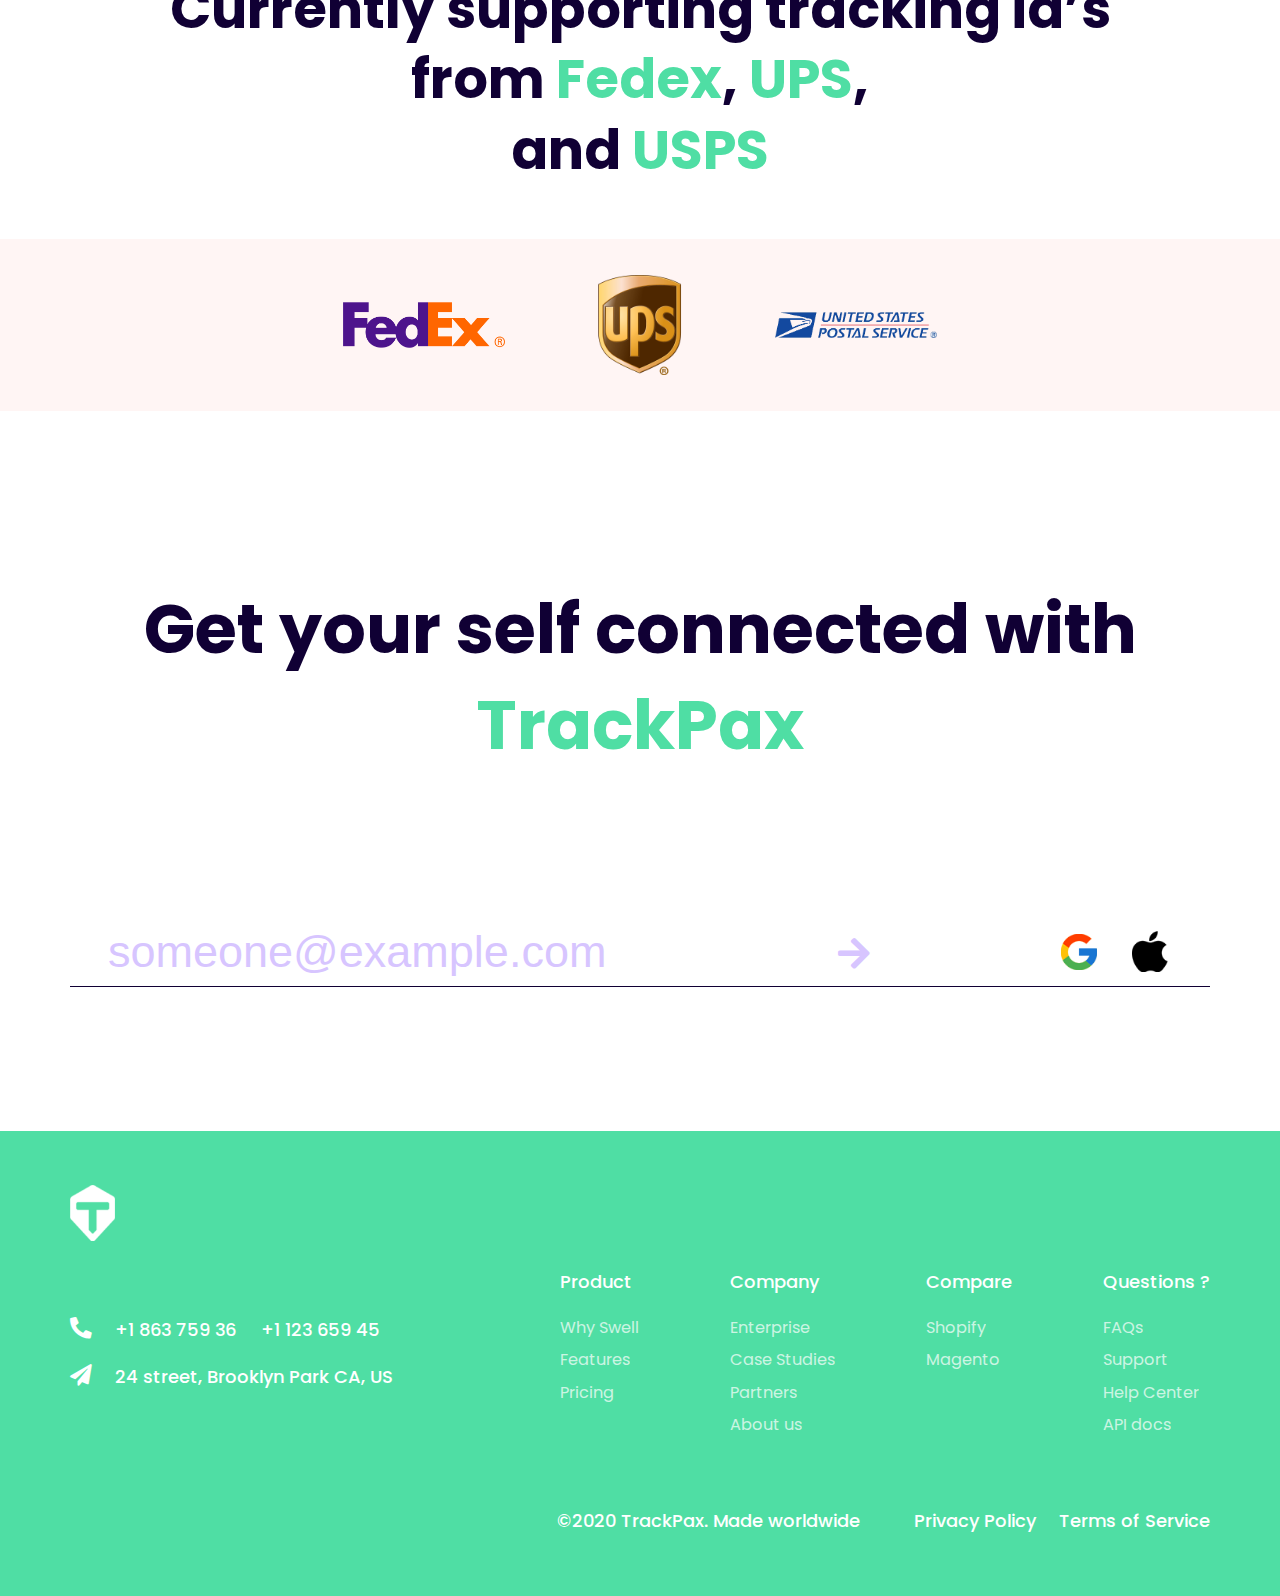
==== commit 8ab745b9: "front-end completed" ====
--- a/index.html
+++ b/index.html
@@ -62,14 +62,16 @@
             </div>
             <div class="parcel_content-main">
                 <h1 class="parcel_content_title">
-                    Track your PARCEL <br>
+                    Track all your inbound <br> shipments
+                    in one place <br> using 
                     smartly with <br>
                     <span class="text-grn">TrackPax</span>
                 </h1>
+                <p class="parcel_text">Do you receive product from several vendors? It’s hard keeping up with all the tracking numbers from different vendors for different shipments. That’s why we built TrackPax. </p>
                 <button class="parcel_btn btn">Track Now</button>
             </div>
         </div>
-        <img src="./img/parcel.png" alt="parcel" class="parcel_img">
+        <img src="./img/1st.png" alt="parcel" class="parcel_img">
     </section>
     <!-- parcel end -->
     <!-- grow -->
@@ -77,16 +79,16 @@
         <div class="containers">
             <div class="grow_content-main">
                 <h1 class="grow_content_title">
-                    grow with <br>
-                    <span class="text-grn">TrackPax</span>
+                    How <span class="text-grn">TrackPax</span> <br> works
+                    
                 </h1>
-                <p class="grow_text">Until now, brands looking to stand out have been using a patchwork of apps for
-                    legacy platforms or building from scratch. Swell enables you to create sophisticated solutions
-                    faster, without having to think about infrastructure or maintenance.</p>
+                <p class="grow_text">1. <strong>Sign-up</strong> and the next time you receive an email with a tracking number simply <strong> forward</strong> the email that contains the tracking number to us at <strong> Track@trackpax.com</strong>. It  can contain multiple tracking numbers in one email. </p>
+                <p class="grow_text">2. The next day and every day from then on you will receive <strong> a daily report </strong>that contains all the tracking numbers, the current <strong> status </strong>for each tracking number and a link to the <strong> carriers website </strong>with more information on each independent tracking number. Once a shipment has been delivered, it will be removed from the report. </p>
+                <p class="grow_text">Currently supporting tracking id’s from Fedex, UPS, and USPS (we will use there company logos images)</p>
                 <button class="grow_btn btn">grow more</button>
             </div>
         </div>
-        <img src="./img/grow.png" alt="grow" class="grow_img">
+        <img src="./img/2nd.png" alt="grow" class="grow_img">
     </section>
     <!-- grow end -->
     <!-- status -->
@@ -101,6 +103,27 @@
         </div>
     </section>
     <!-- status end -->
+    <!-- supporting -->
+    <section id="supporting" class="supporting">
+        <h1 class="supporting_title">
+            Currently supporting tracking id’s <br> from <span class="text-grn">Fedex</span>, <span class="text-grn">UPS</span>, <br> and <span class="text-grn">USPS</span> 
+        </h1>
+        <div class="supporting_bg">
+                <div class="supporting_logos_main container">
+                    <div class="sprtng_logos_img_wrapper">
+                        <img class="logos_img logo_img_1" src="./img/FedEx_logo_orange-purple.png" alt="Fedex ">
+                    </div>
+                    <div class="sprtng_logos_img_wrapper">
+                        <img class="logos_img logo_img_2" src="./img/ups.png" alt="UPS">
+                    </div>
+                    <div class="sprtng_logos_img_wrapper">
+                        <img class="logos_img logo_img_3" src="./img/upspLogo.png" alt="USPS">
+                    </div>
+                </div>
+        </div>
+        
+    </section>
+    <!-- supporting end -->
     <!-- connected -->
     <section id="connect" class="connected">
         <div class="containers">
--- a/css/style.css
+++ b/css/style.css
@@ -6,6 +6,7 @@
     scroll-behavior: smooth;
     font-size: 18px;
 }
+
   
 *,::before,::after{
 	margin: 0;
@@ -56,11 +57,12 @@
   --text-lightgrey:#d7c5ff;
   --lightgrey2:#999;
   --title-lg: 3.8rem;
-  --title-sm: 3.5rem;
+  --title-sm: 3rem;
   --title-md: 3rem;
   --gradient-1: #38be8f;
   --gradient-2: #007ff7;
   --red: #EB5757;
+  --org: #fff5f4;
 }
 
 .btn{
@@ -89,7 +91,7 @@
 
 /* ----- container ------------------------------------------------------- */
 .containers-lg{
-	width: min(1300px,100%);
+	width: min(1400px,100%);
 	margin: auto;
 }
 .containers{
@@ -216,7 +218,6 @@
     width: 14rem;
     z-index: 1056 !important;
 }
-
 .header_list{
     display: flex;
     align-items: center;
@@ -230,14 +231,13 @@
 .main_nav.active .header_list_link{
     color: var(--text-white);
     transition-delay: 0s;
-    
 }
 .header_list_link{
     font-size: 1.5rem;
     color: var(--text-black);
     text-transform: uppercase;
     transition: all .5s;
-    transition-delay: 1.5s;
+    transition-delay: .3s;
 }
 .header-nav-toggle{
     padding: 0;
@@ -251,7 +251,7 @@
     -moz-box-shadow: 0 0 0 0 var(--text-grn), 0 0 0 0 var(--text-grn);
     box-shadow: 0 0 0 0 var(--text-grn), 0 0 0 0 var(--text-grn);
     cursor: pointer; 
-    transition-delay: 1.4s;
+    transition-delay: 0s;
 }
 .main_nav.active .header-nav-toggle{
     background-color: var(--text-grn) !important;
@@ -293,12 +293,12 @@
     visibility: hidden;
     transition: .5s;
     transform: translateX(200px);
-    transition-delay: calc(.2s * var(--i));
 }
 .main_nav.active .header_list_2 .header_list_item{
     opacity: 1;
     visibility: visible;
     transform: translateX(0px);
+    transition-delay: calc(.2s * var(--i));
 }
 .header_list_2 .header_list_item + .header_list_item{
     margin-top: 1.2rem;
@@ -348,15 +348,16 @@
 }
 .parcel_img{
     position: absolute;
-    width: 55rem;
-    top: 3rem;
-    right: -12rem;
+    max-width: 38rem;
+    top: 3em;
+    right: -6em;
     z-index: -2;
 }
 .parcel_search_main{
     display: flex;
     justify-content: flex-end;
     margin-top: .6rem;
+    visibility: hidden;
 }
 .search-box{
     font-family: "Candara", sans-serif;
@@ -420,12 +421,14 @@
     transition: all .8s;
 }
 .parcel_content-main{
-    padding: 9em 0 9em 0;
+    padding: 6em 0 9em 0;
+    width: 70%;
 }
 .parcel_content_title{
     font-size: var(--title-sm);
     font-weight: 650;
-    margin-bottom: 3rem;
+    margin-bottom: 1.5rem;
+    line-height: 1.3;
 }
 /* ---- grow --------------------------------------------------------------- */
 .grow{
@@ -434,40 +437,76 @@
 }
 .grow_img{
     position: absolute;
-    width: 21rem;
-    top: 75.5%;
-    left: 80%;
-    transform: translate(-75.5%,-80%);
+    width: 30rem;
+    top: 15.5em;
+    right: 3.6em;
     z-index: -1;
 }
 .grow_content-main{
-    padding: 4em 0 7em 0;
-    width: 70%;
+    padding: 4em 0 5em 0;
+    width: 64%;
 }
 .grow_content_title{
     font-size: var(--title-lg);
     font-weight: 650;
     margin-bottom: 2.5rem;
-}
+    line-height: 1.1;
+}
+.parcel_text,
 .grow_text{
     font-size: .9rem;
-    margin-bottom: 3.7rem;
+    margin-bottom: 1rem;
     letter-spacing: .1em;
     line-height: 2;
+}
+.parcel_btn,
+.grow_btn{
+    margin-top: 2rem;
 }
 /* ---- status --------------------------------------------------------------*/
 .status{
     padding-top: 8rem;
-}
+    
+}
+.supporting_title,
 .status_title{
     font-size: var(--title-md);
     font-weight: 650;
     margin-bottom: 3rem;
     text-align: center;
-    line-height: 1.7;
+    line-height: 1.5;
 }
 .status_img-main{
     padding: 2em 6em;
+}
+/* ---- supportig -----------------------------------------------------------*/
+.supporting{
+    padding-top: 10em;
+}
+.supporting_bg{
+    background-color: var(--org);
+    padding: 2em 0;
+}
+.supporting_logos_main{
+    
+    display: flex;
+    justify-content: center;
+    align-items: center;
+}
+.supporting_logos_main{
+    display: flex;
+    align-items: center;
+    justify-content: center;
+}
+.supporting_title{
+    line-height: 1.3;
+
+}
+.supporting .sprtng_logos_img_wrapper + .sprtng_logos_img_wrapper{
+    margin-left: 3rem;
+}
+.sprtng_logos_img_wrapper img{
+    width: 9rem;
 }
 /* ---- connected -----------------------------------------------------------*/
 .connected{
@@ -674,7 +713,7 @@
   grid-template-columns: 7% 93%;
   margin: 1.388rem 0;
   padding: 0.277em 0;
-  border-bottom: 2px solid var(--text-lightgrey);
+  border-bottom: 2px solid var(--lightgrey2);
 }
 
 .input-div input{
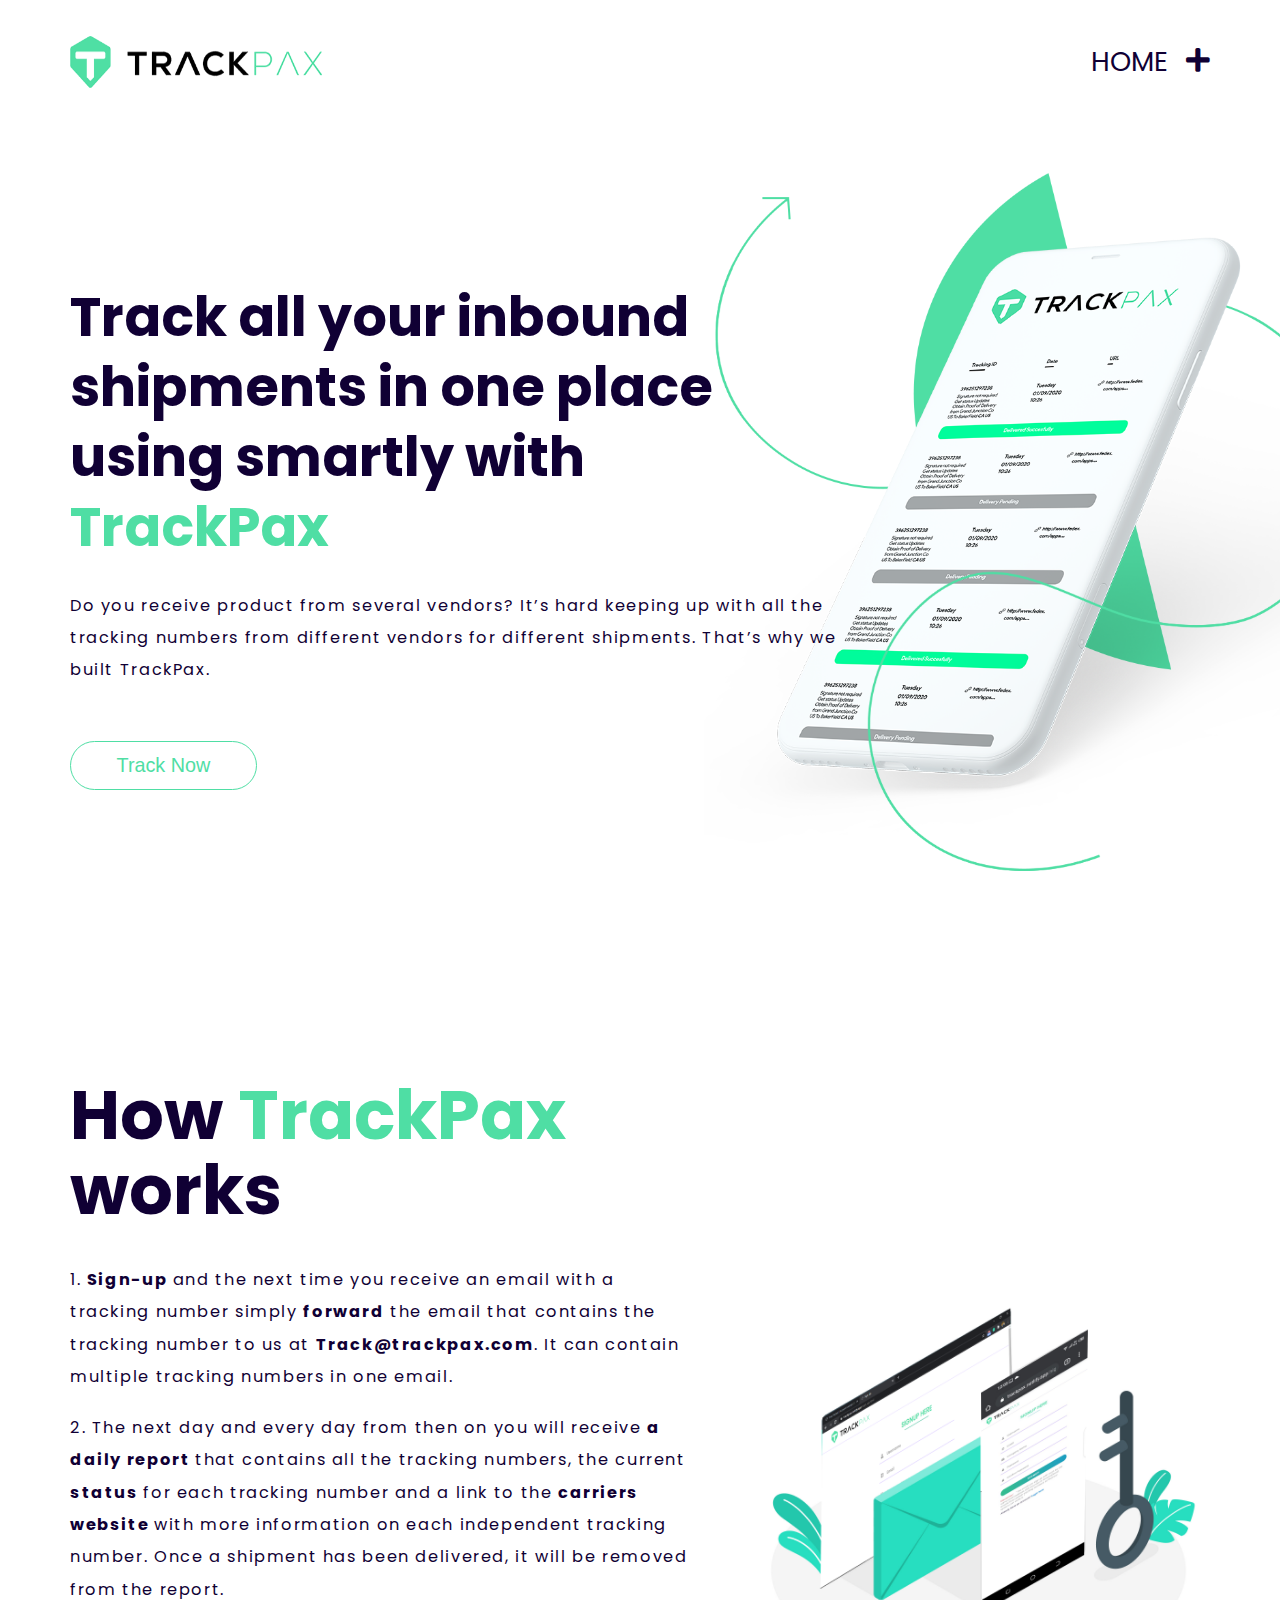
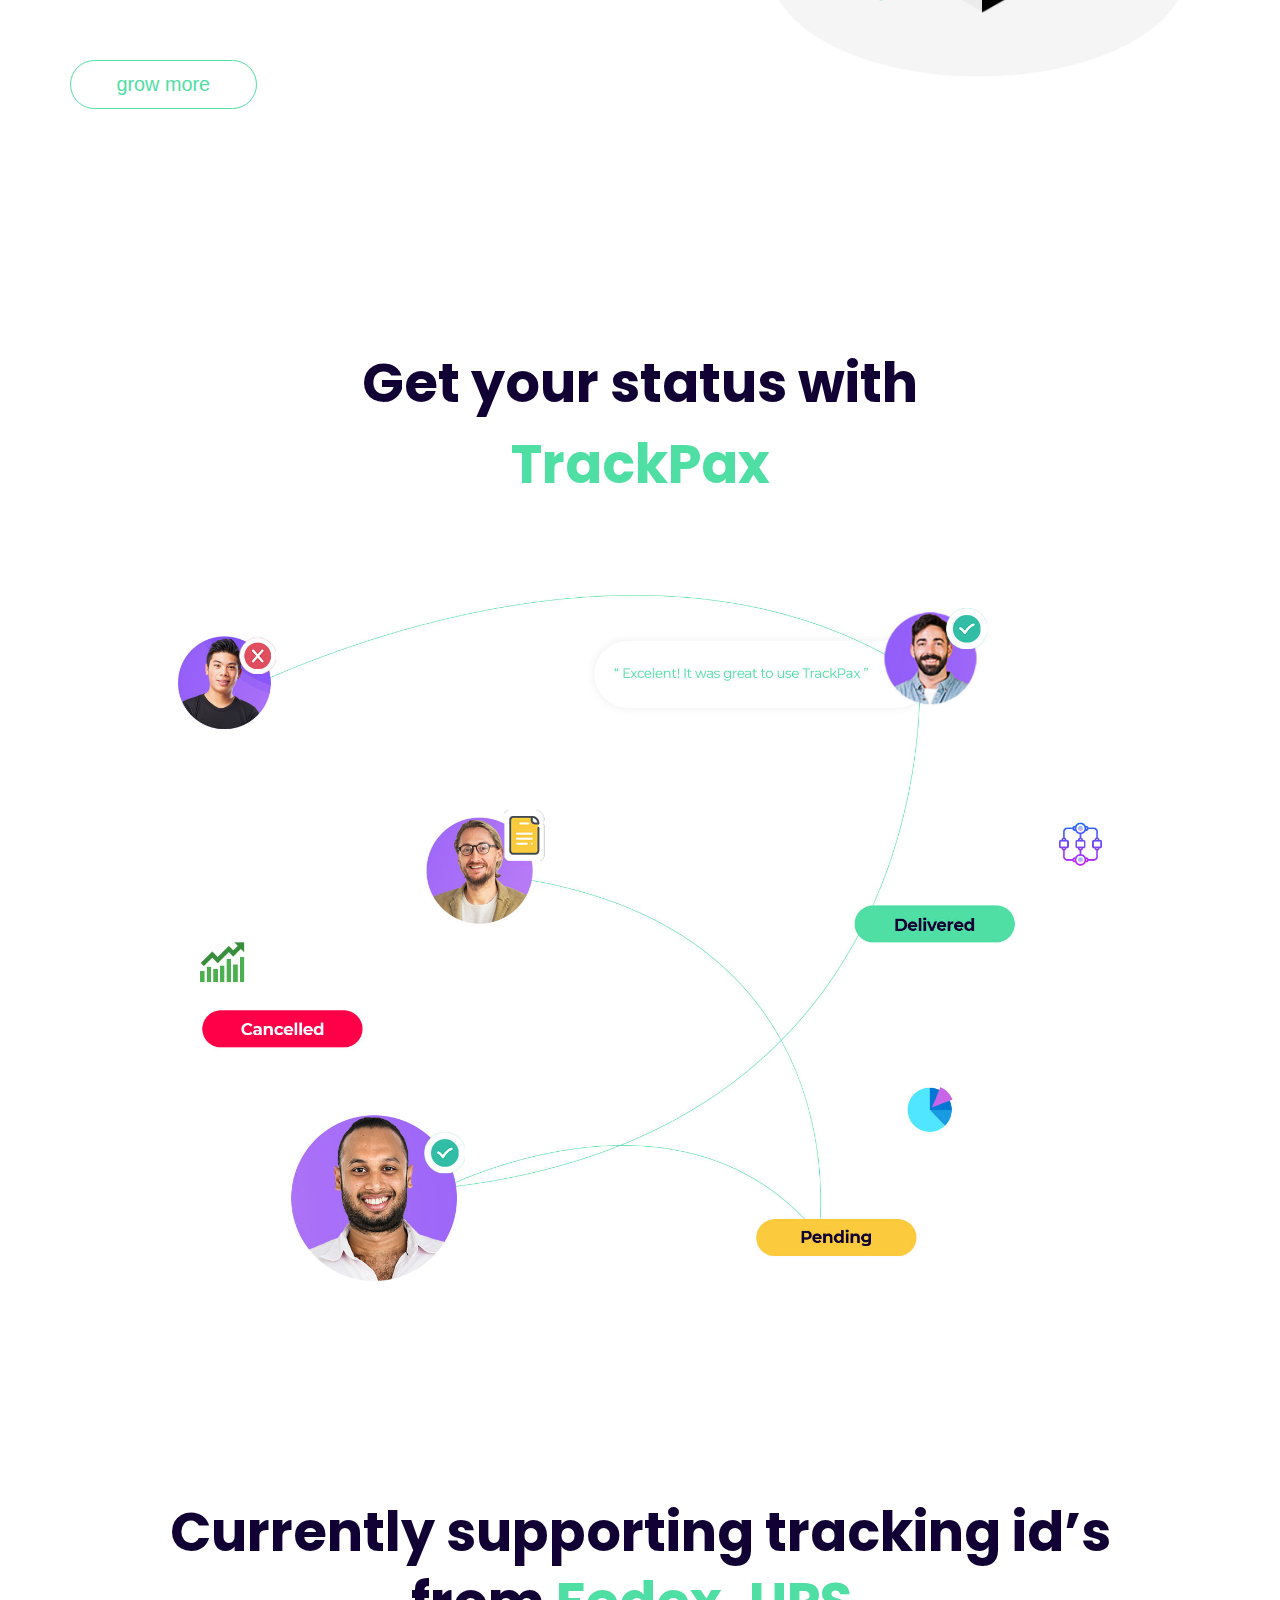
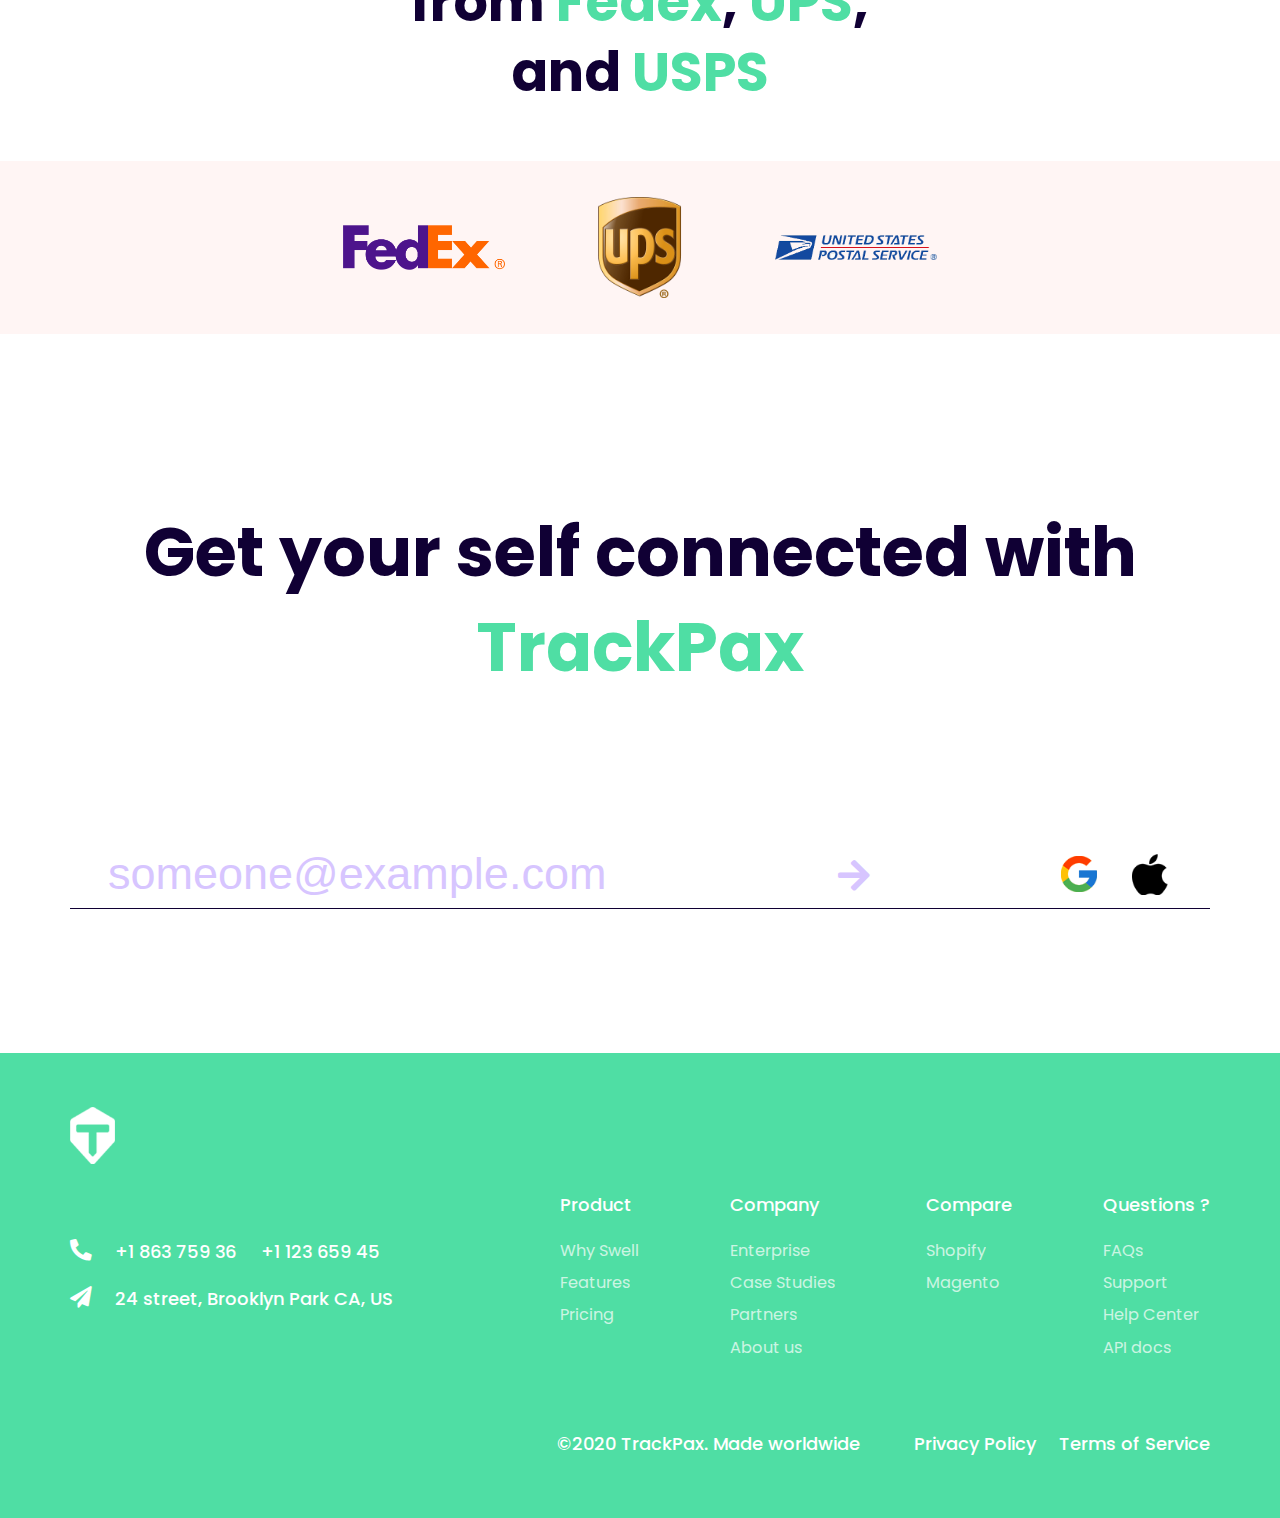
==== commit 03d1b84e: "signup section updated" ====
--- a/index.html
+++ b/index.html
@@ -77,18 +77,24 @@
     <!-- grow -->
     <section id="grow" class="grow containers-lg">
         <div class="containers">
-            <div class="grow_content-main">
-                <h1 class="grow_content_title">
-                    How <span class="text-grn">TrackPax</span> <br> works
-                    
-                </h1>
-                <p class="grow_text">1. <strong>Sign-up</strong> and the next time you receive an email with a tracking number simply <strong> forward</strong> the email that contains the tracking number to us at <strong> Track@trackpax.com</strong>. It  can contain multiple tracking numbers in one email. </p>
-                <p class="grow_text">2. The next day and every day from then on you will receive <strong> a daily report </strong>that contains all the tracking numbers, the current <strong> status </strong>for each tracking number and a link to the <strong> carriers website </strong>with more information on each independent tracking number. Once a shipment has been delivered, it will be removed from the report. </p>
-                <p class="grow_text">Currently supporting tracking id’s from Fedex, UPS, and USPS (we will use there company logos images)</p>
-                <button class="grow_btn btn">grow more</button>
-            </div>
-        </div>
-        <img src="./img/2nd.png" alt="grow" class="grow_img">
+            <h1 class="grow_content_title">
+                How <span class="text-grn">TrackPax</span> <br> works
+                
+            </h1>
+            <div class="grow_main">
+                <div class="grow_content-main">
+                
+                    <p class="grow_text">1. <strong>Sign-up</strong> and the next time you receive an email with a tracking number simply <strong> forward</strong> the email that contains the tracking number to us at <strong> Track@trackpax.com</strong>. It  can contain multiple tracking numbers in one email. </p>
+                    <p class="grow_text">2. The next day and every day from then on you will receive <strong> a daily report </strong>that contains all the tracking numbers, the current <strong> status </strong>for each tracking number and a link to the <strong> carriers website </strong>with more information on each independent tracking number. Once a shipment has been delivered, it will be removed from the report. </p>
+                    <button class="grow_btn btn">grow more</button>
+                </div>
+                <div class="grow_img_wrapper">
+                    <img src="./img/2nd.png" alt="grow" class="grow_img">
+                </div>
+            </div>
+           
+        </div>
+       
     </section>
     <!-- grow end -->
     <!-- status -->
--- a/css/style.css
+++ b/css/style.css
@@ -139,6 +139,21 @@
     {
         width: min(540px, 90%);
     }
+    /* parcel */
+    .parcel .parcel_img{
+        top: 3.5rem;
+    }
+    /* grow */
+    .grow_main{
+        flex-direction: column-reverse;
+        align-items: center;
+    }
+    .grow_main .grow_content-main{
+        width: 100% ;
+    }
+    .grow_main .grow_img_wrapper{
+        width: 55%;
+    }
     /* status */
     .status_img-main {
         padding: 2em 3em !important;
@@ -432,24 +447,21 @@
 }
 /* ---- grow --------------------------------------------------------------- */
 .grow{
-    padding-top: 4rem;
-    position: relative;
-}
-.grow_img{
-    position: absolute;
-    width: 30rem;
-    top: 15.5em;
-    right: 3.6em;
-    z-index: -1;
+    padding-top: 7rem;
+    /* position: relative; */
+}
+.grow_main{
+    display: flex;
+    justify-content: space-between;
 }
 .grow_content-main{
-    padding: 4em 0 5em 0;
-    width: 64%;
+    margin-bottom:  5em;
+    width: 55%;
 }
 .grow_content_title{
     font-size: var(--title-lg);
     font-weight: 650;
-    margin-bottom: 2.5rem;
+    margin-bottom: 2rem;
     line-height: 1.1;
 }
 .parcel_text,
@@ -462,6 +474,16 @@
 .parcel_btn,
 .grow_btn{
     margin-top: 2rem;
+}
+.grow_img_wrapper{
+    width: 40%;
+    display: flex;
+    align-items: flex-start;
+}
+.grow_img{
+    z-index: -1;
+    max-width: 100%;
+    /* border: 2px solid red; */
 }
 /* ---- status --------------------------------------------------------------*/
 .status{
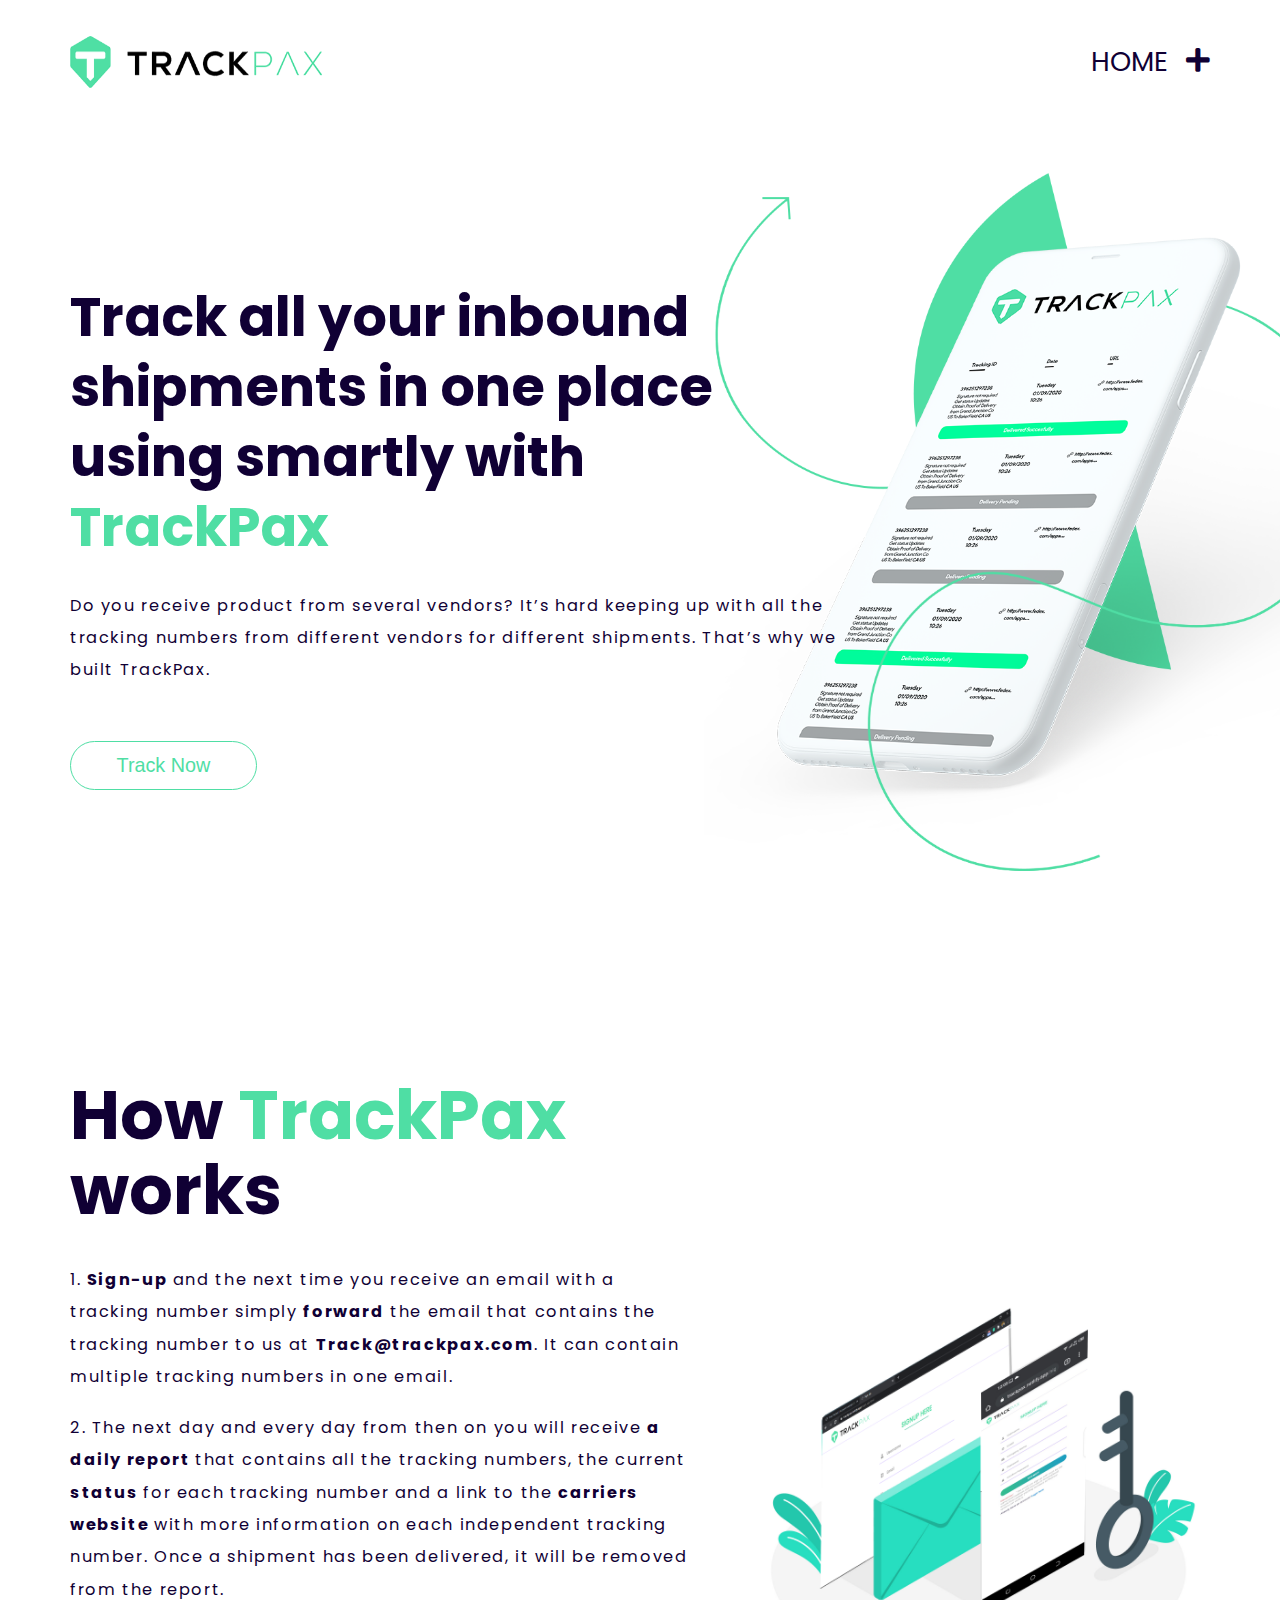
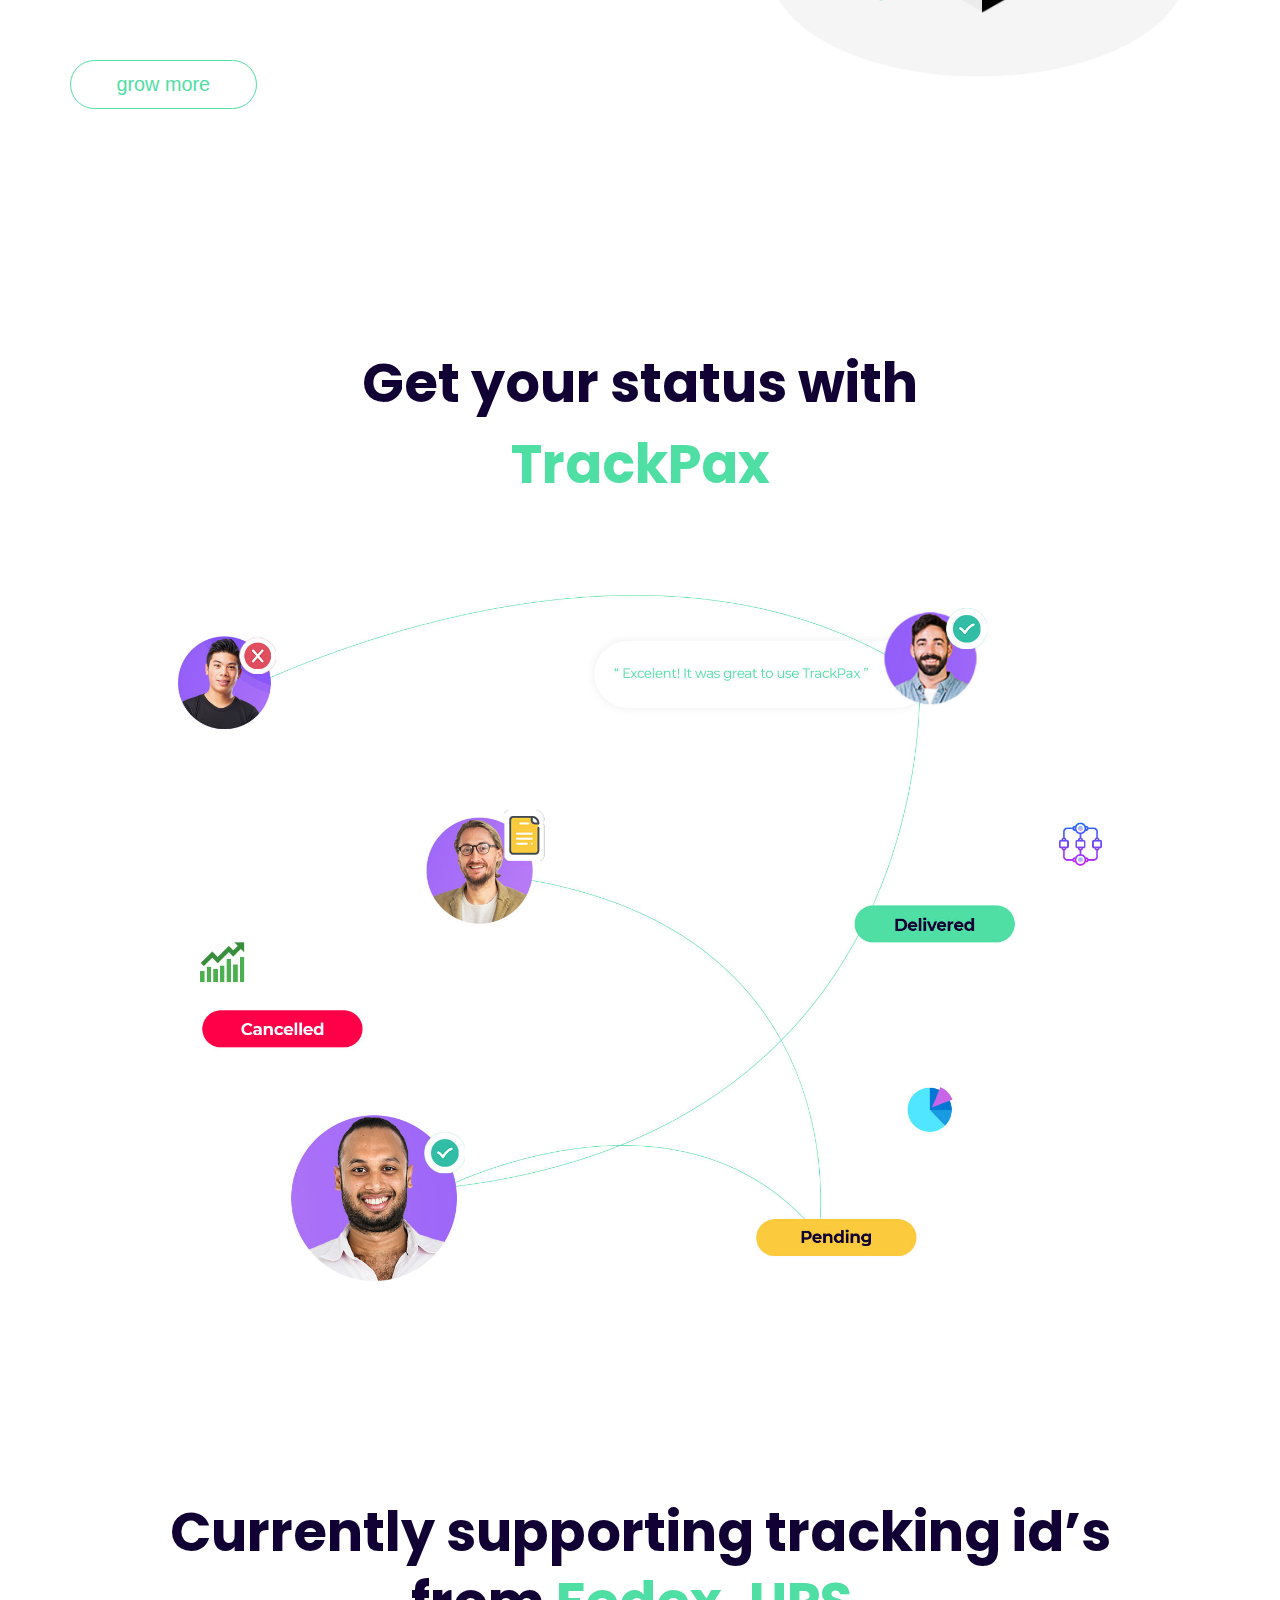
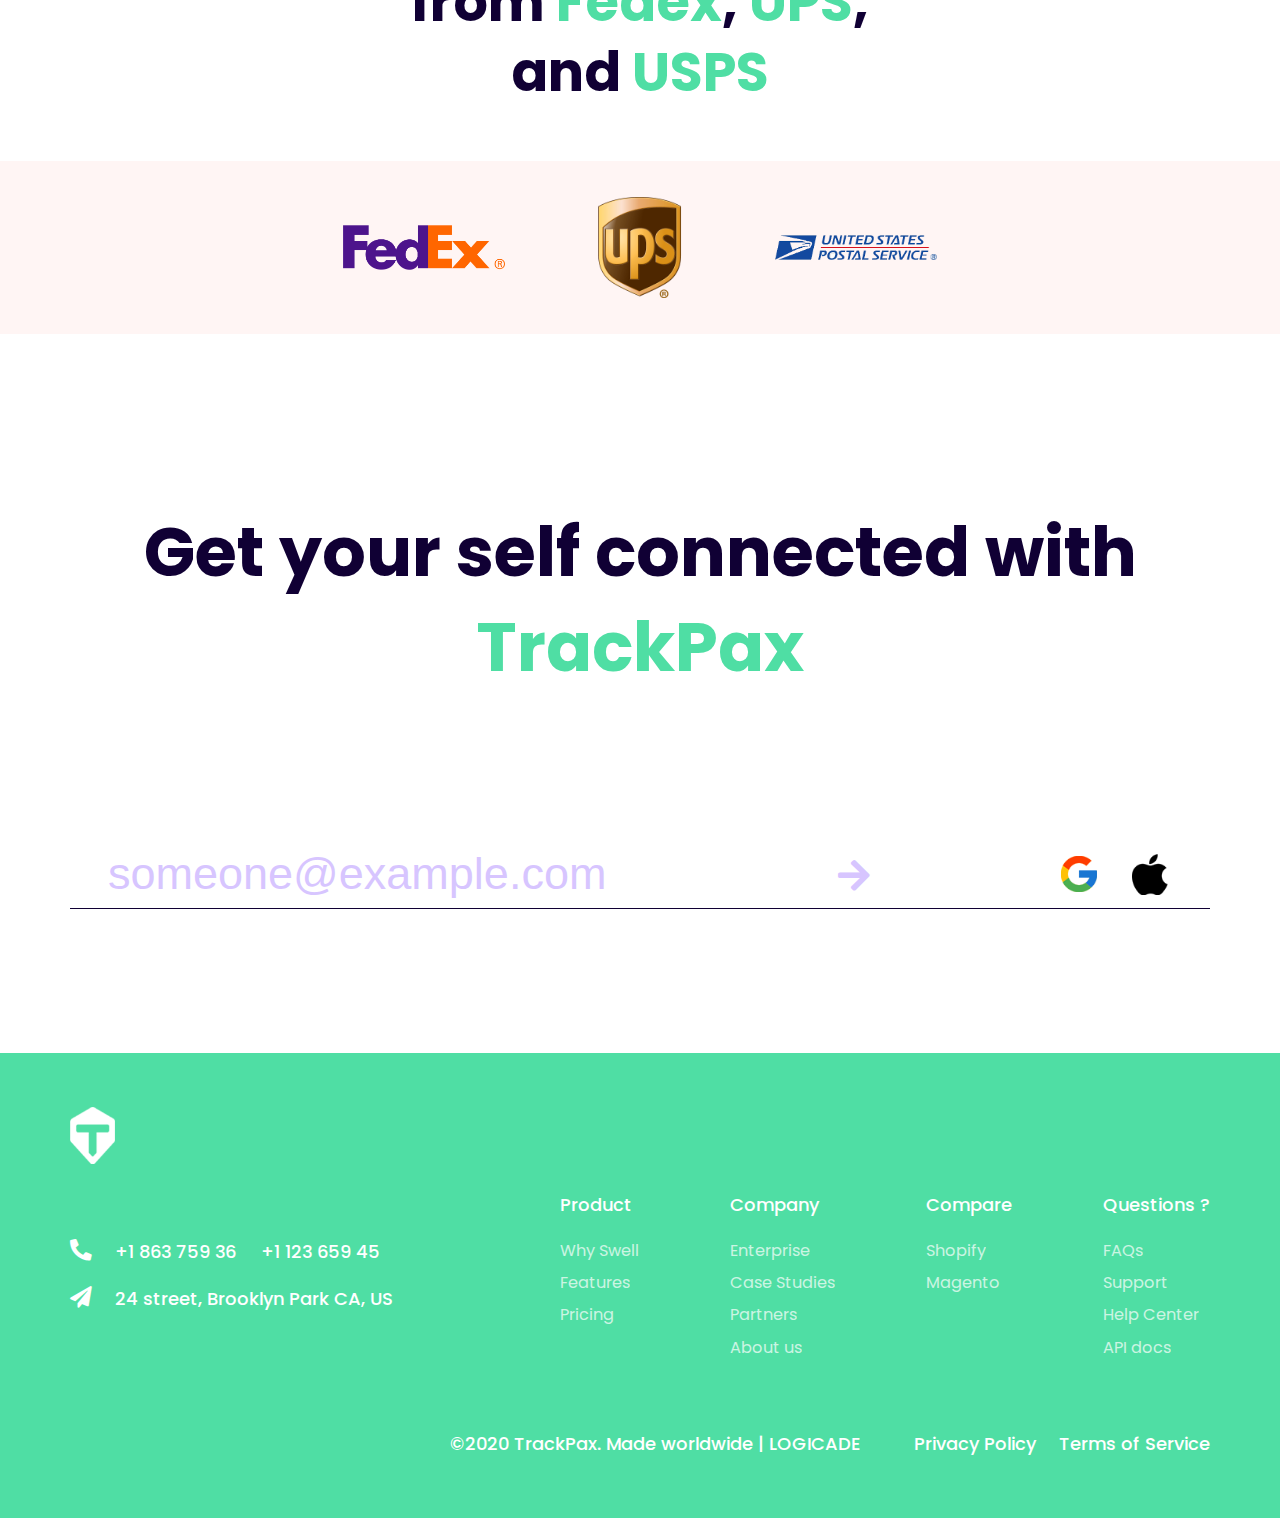
==== commit 0a9f28b2: "basic changes" ====
--- a/index.html
+++ b/index.html
@@ -4,8 +4,9 @@
 <head>
     <meta charset="UTF-8">
     <meta name="viewport" content="width=device-width, initial-scale=1.0">
+    <link rel="icon" href="favicon.png">
     <link rel="icon shortcut" href="./img/favicon.ico">
-    <title>TrackPax</title>
+    <title>TrackPax | LOGICADE</title>
     <link rel="stylesheet" href="./css/style.css">
     <link rel="stylesheet" href="./css/font-awesome icons.css">
 
@@ -236,7 +237,7 @@
                 </div>
             </div>
             <div class="footer_bottom">
-                <p class="footer_bottom_txt">&copy;2020 TrackPax. Made worldwide</p>
+                <p class="footer_bottom_txt">&copy;2020 TrackPax. Made worldwide | LOGICADE</p>
                 <a href="#" class="footer_bottom_links">Privacy Policy</a>
                 <a href="#" class="footer_bottom_links">Terms of Service</a>
             </div>
--- a/css/style.css
+++ b/css/style.css
@@ -229,6 +229,12 @@
     display: flex;
     justify-content: space-between;
 }
+.main_nav .header_list_2{
+  pointer-events: none;
+} 
+.main_nav.active .header_list_2{
+  pointer-events: painted;
+}
 .logo{
     width: 14rem;
     z-index: 1056 !important;
@@ -474,6 +480,7 @@
 .parcel_btn,
 .grow_btn{
     margin-top: 2rem;
+    cursor: not-allowed;
 }
 .grow_img_wrapper{
     width: 40%;
@@ -591,7 +598,7 @@
     background-color: transparent;
     border: 0;
     outline: 0;
-    cursor: pointer;
+    cursor: not-allowed;
 }
 .select_account .accounts_link + .accounts_link{
     margin-left: 1rem;
@@ -640,6 +647,7 @@
     opacity: .7;
     font-size: .9rem;
     transition: opacity .3s;
+    cursor: not-allowed;
 }
 .footer_link:hover,
 .footer_link:focus{
@@ -674,6 +682,7 @@
 }
 .footer_bottom_links{
    transition: opacity .3s;
+   cursor: not-allowed;
 }
 .footer_bottom_links:focus,
 .footer_bottom_links:hover{
